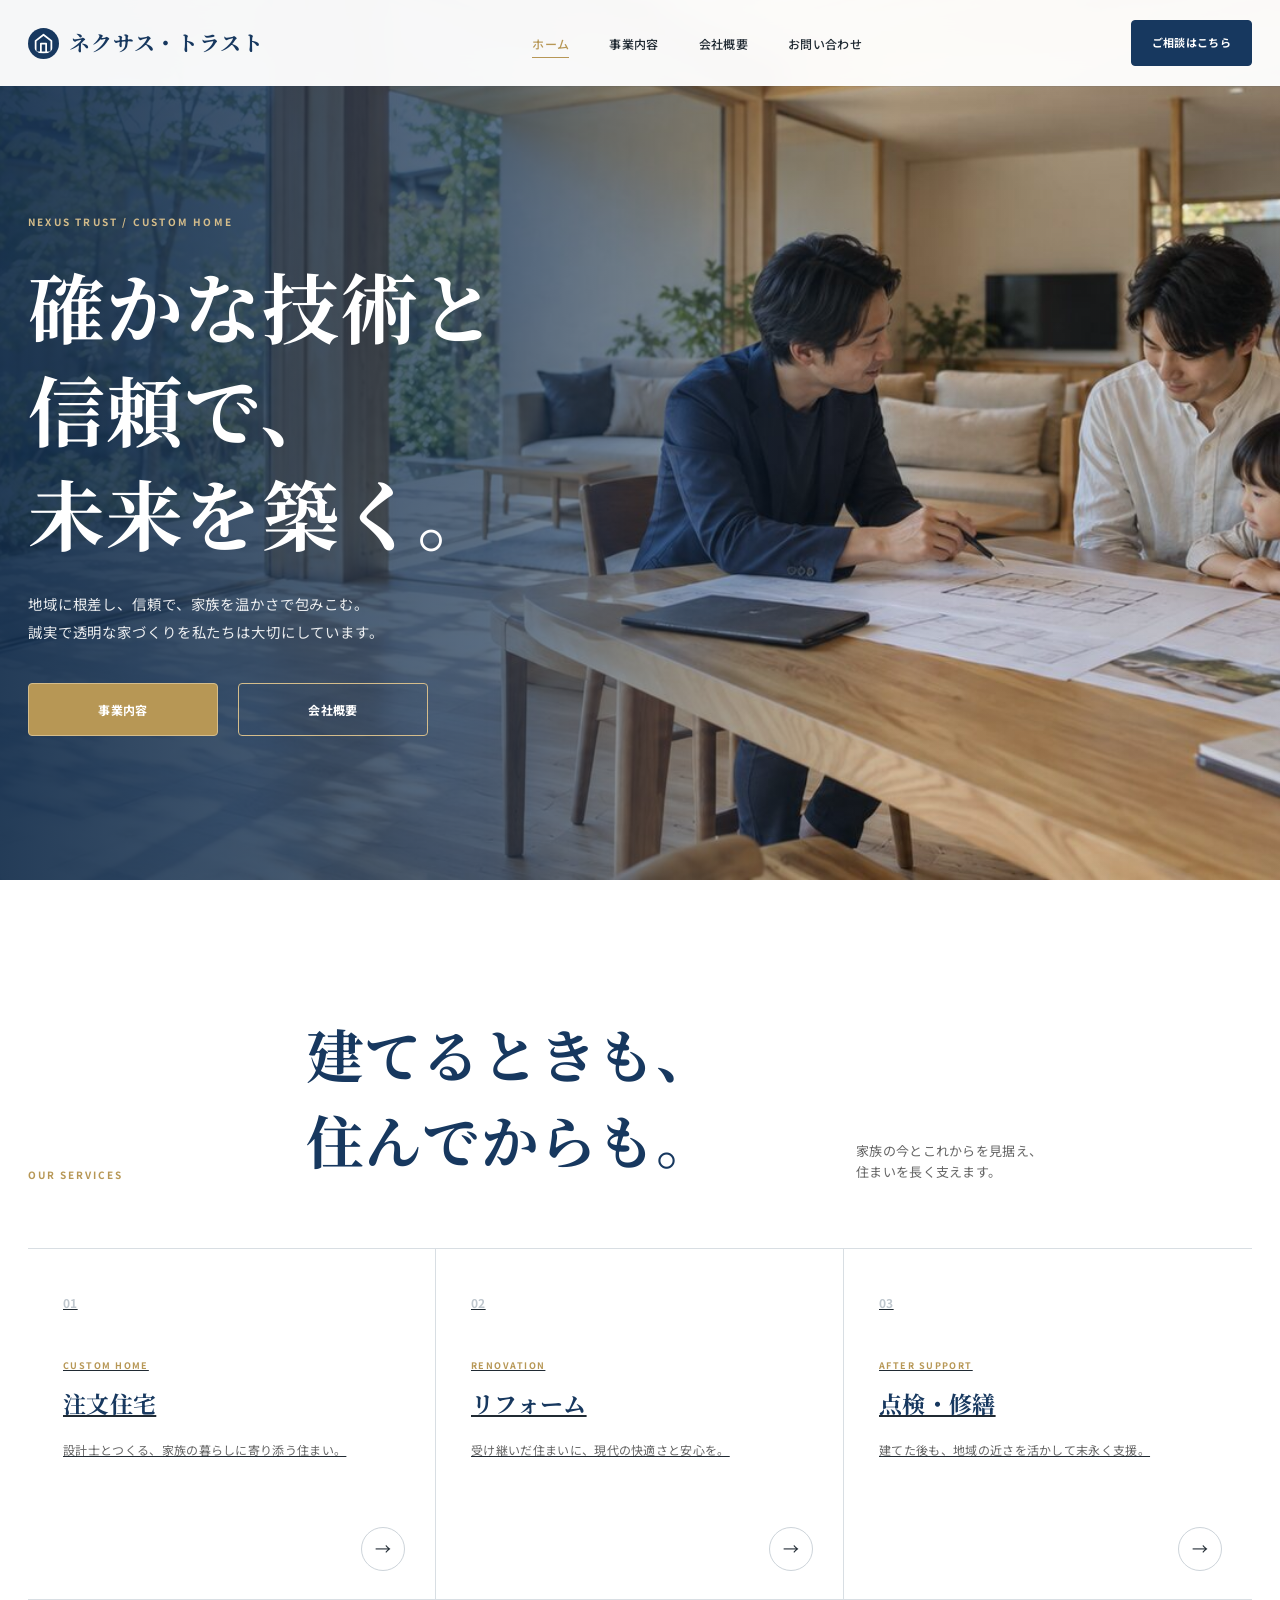
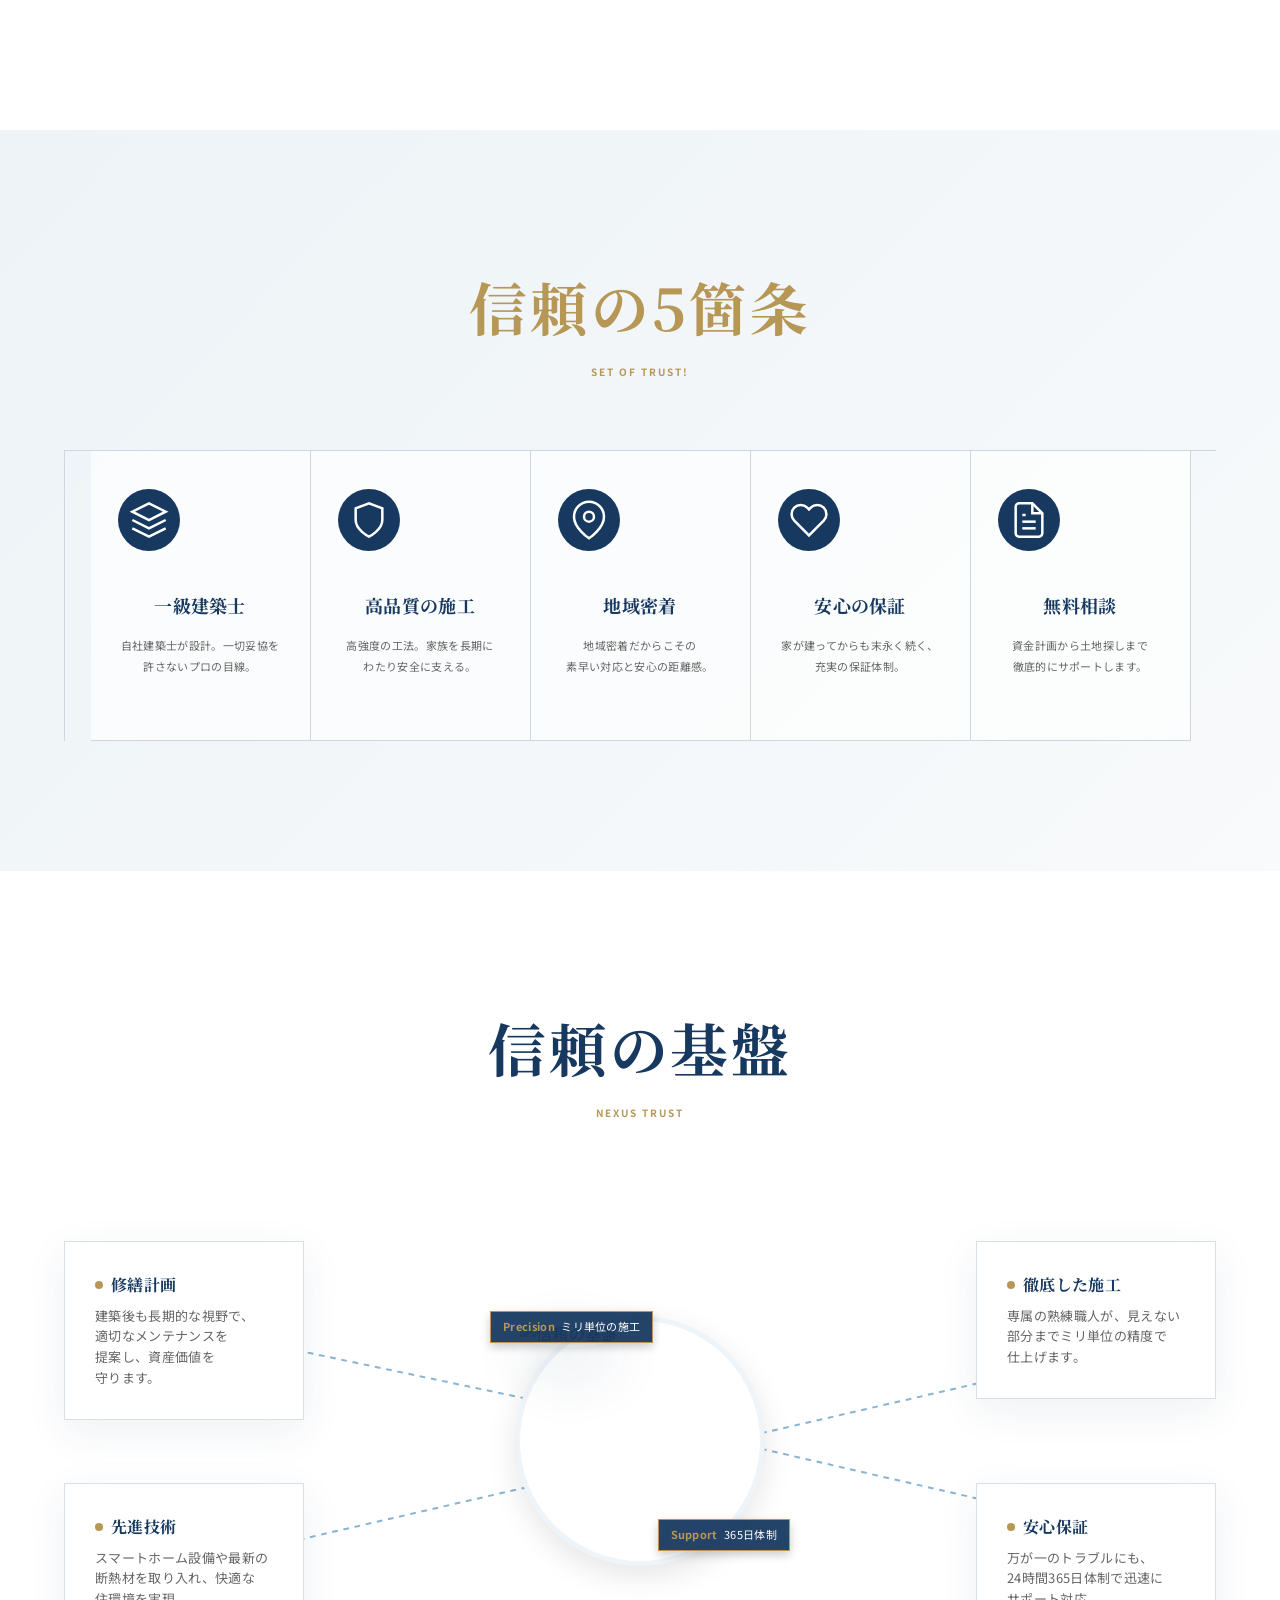
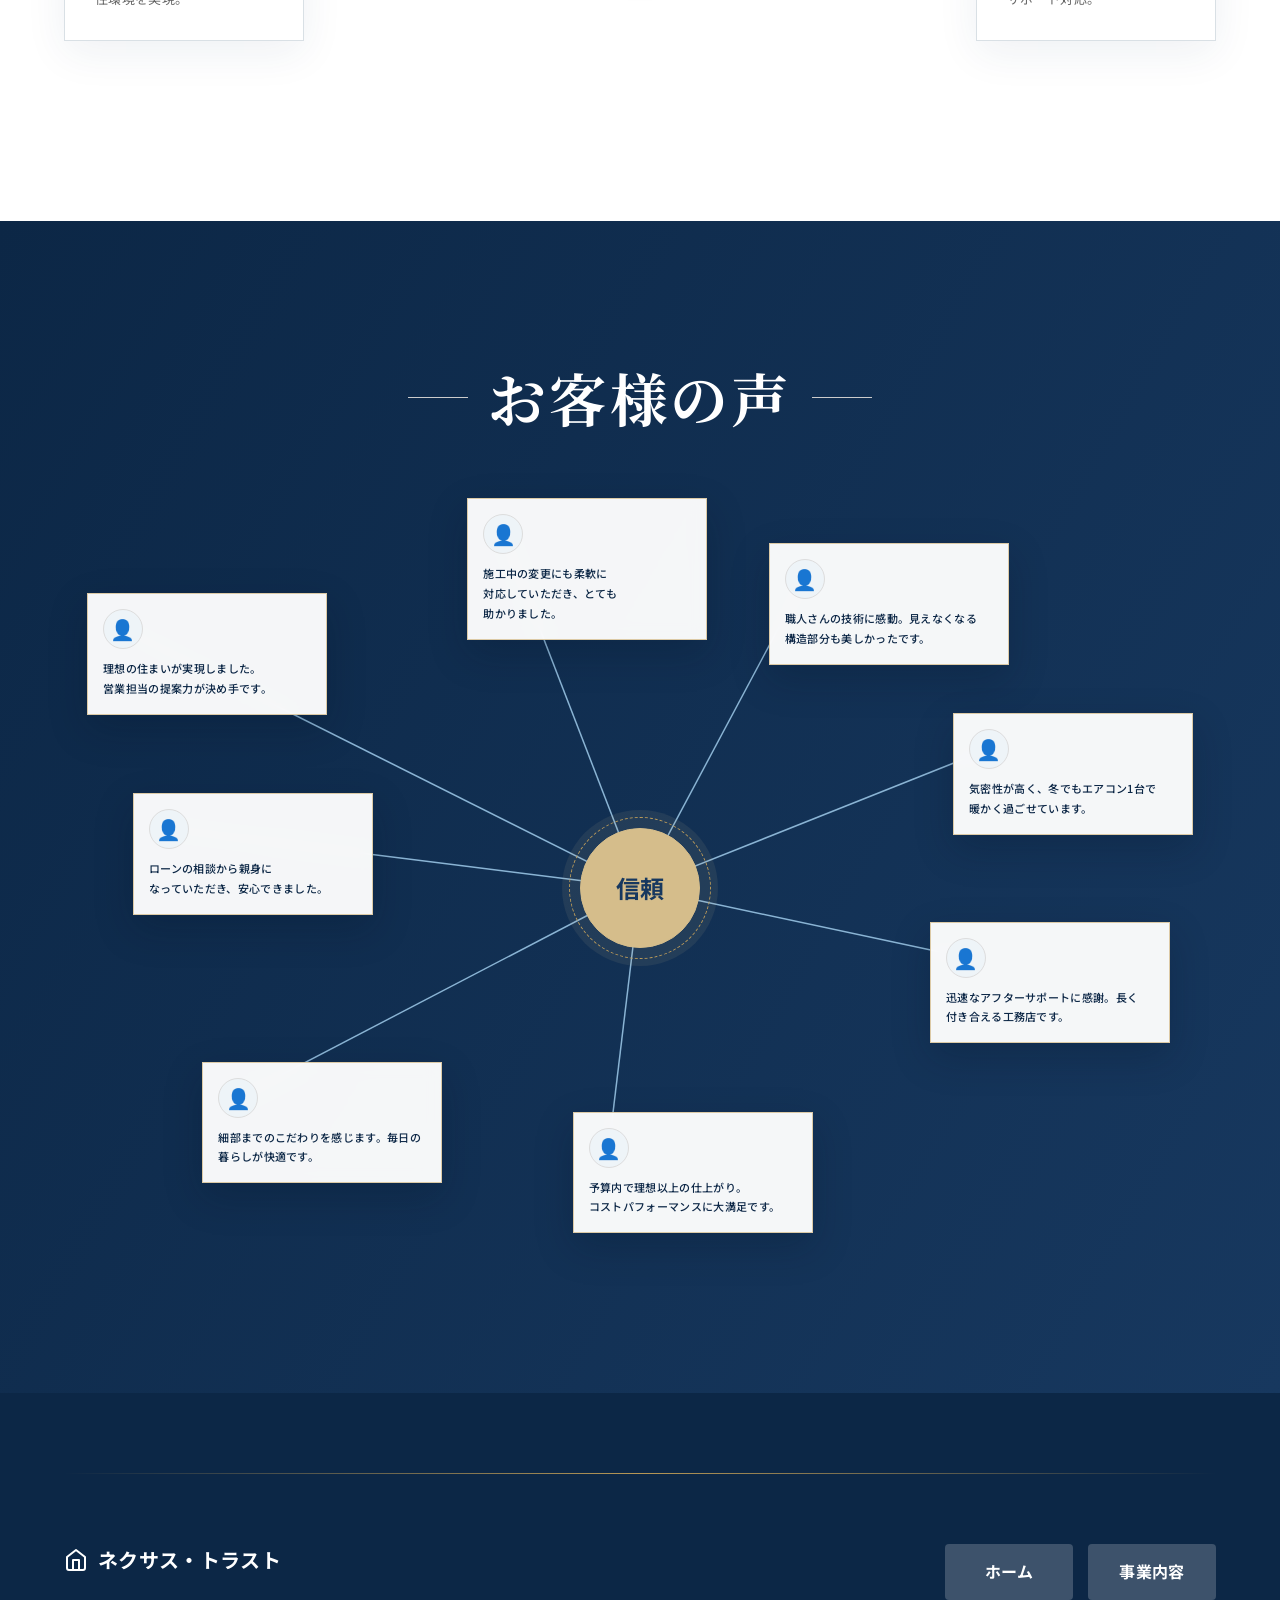
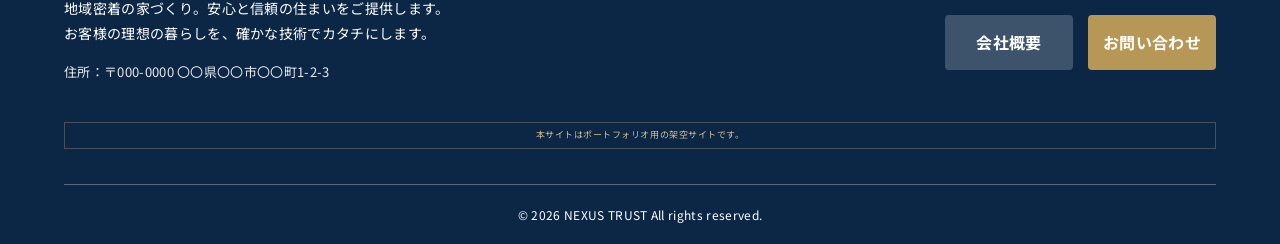
==== index.html @ d1aa977f "Prevent compound terms splitting on mobile" ====
<!DOCTYPE html>
<html lang="ja">
<head>
    <meta charset="UTF-8">
    <meta name="viewport" content="width=device-width, initial-scale=1.0">
    <meta name="description" content="地域に根差す注文住宅・リフォーム会社。確かな技術、透明な説明、長期保証で家族の暮らしを支えます。">
    <title>ネクサス・トラスト | 確かな技術と信頼</title>
    <link rel="icon" href="favicon.svg" type="image/svg+xml">
    <link rel="stylesheet" href="style.css">
    <link href="https://fonts.googleapis.com/css2?family=Noto+Sans+JP:wght@400;500;600;700&family=Noto+Serif+JP:wght@500;600;700&display=swap" rel="stylesheet">
<meta property="og:type" content="website"><meta property="og:title" content="ネクサス・トラスト | 確かな技術と信頼の家づくり"><meta property="og:description" content="確かな技術、透明な説明、長期保証。家族のこれからを支える地域密着の家づくり。"><meta property="og:url" content="https://pan1535ipad.github.io/shinrai-sample/"><meta property="og:image" content="https://pan1535ipad.github.io/shinrai-sample/assets/trust-hero.jpg"><meta name="twitter:card" content="summary_large_image"></head>
<body>

    <header class="header" id="header">
        <div class="header-inner">
            <div class="logo">
                <svg width="24" height="24" viewBox="0 0 24 24" fill="none" stroke="currentColor" stroke-width="2" stroke-linecap="round" stroke-linejoin="round"><path d="M3 9l9-7 9 7v11a2 2 0 0 1-2 2H5a2 2 0 0 1-2-2z"></path><polyline points="9 22 9 12 15 12 15 22"></polyline></svg>
                ネクサス・トラスト
            </div>
            <nav class="nav" id="nav">
                <ul>
                    <li><a href="index.html" class="active">ホーム</a></li>
                    <li><a href="business.html" >事業内容</a></li>
                    <li><a href="about.html" >会社概要</a></li>
                    <li><a href="contact.html" >お問い合わせ</a></li>
                </ul>
            </nav>
            <a href="contact.html" class="btn-contact-header pc-only">ご相談はこちら</a>
            <button class="hamburger" id="hamburger">
                <span></span><span></span><span></span>
            </button>
        </div>
    </header>

    <section class="hero">
        <div class="hero-content js-fade-up">
            <h1>確かな技術と信頼で、<br>未来を築く。</h1>
            <p>地域に根差し、信頼で、家族を温かさで包みこむ。<br>誠実で透明な家づくりを私たちは大切にしています。</p>
            <div class="hero-buttons">
                <a href="business.html" class="btn-gold">事業内容</a>
                <a href="about.html" class="btn-gold">会社概要</a>
            </div>
        </div>
    </section>

    <section class="service-gateway"><div class="gateway-heading js-fade-up"><p>OUR SERVICES</p><h2>建てるときも、<br>住んでからも。</h2><span>家族の今とこれからを見据え、<br>住まいを長く支えます。</span></div><div class="gateway-grid"><a href="business.html" class="gateway-card js-fade-up"><b>01</b><small>CUSTOM HOME</small><h3>注文住宅</h3><p>設計士とつくる、家族の暮らしに寄り添う住まい。</p><i>→</i></a><a href="business.html" class="gateway-card js-fade-up"><b>02</b><small>RENOVATION</small><h3>リフォーム</h3><p>受け継いだ住まいに、現代の快適さと安心を。</p><i>→</i></a><a href="business.html" class="gateway-card js-fade-up"><b>03</b><small>AFTER SUPPORT</small><h3>点検・修繕</h3><p>建てた後も、地域の近さを活かして末永く支援。</p><i>→</i></a></div></section>

    <!-- 信頼の5箇条 -->
    <section class="features">
        <div class="section-title js-fade-up">
            <h2 class="gold-text">信頼の5箇条</h2>
            <p class="subtitle">Set of Trust!</p>
        </div>
        <div class="feature-cards">
            <div class="card js-fade-up" style="transition-delay: 0s;">
                <div class="icon">
                    <svg width="40" height="40" viewBox="0 0 24 24" fill="none" stroke="currentColor" stroke-width="1.5"><path d="M12 2L2 7l10 5 10-5-10-5zM2 17l10 5 10-5M2 12l10 5 10-5"/></svg>
                </div>
                <h3>一級建築士</h3>
                <p><span class="sp-line">自社建築士が設計。</span><span class="sp-line">一切妥協を許さないプロの目線。</span></p>
            </div>
            <div class="card js-fade-up" style="transition-delay: 0.1s;">
                <div class="icon">
                    <svg width="40" height="40" viewBox="0 0 24 24" fill="none" stroke="currentColor" stroke-width="1.5"><path d="M12 22s8-4 8-10V5l-8-3-8 3v7c0 6 8 10 8 10z"/></svg>
                </div>
                <h3>高品質の施工</h3>
                <p>高強度の工法。家族を長期にわたり安全に支える。</p>
            </div>
            <div class="card js-fade-up" style="transition-delay: 0.2s;">
                <div class="icon">
                    <svg width="40" height="40" viewBox="0 0 24 24" fill="none" stroke="currentColor" stroke-width="1.5"><path d="M21 10c0 7-9 13-9 13s-9-6-9-13a9 9 0 0 1 18 0z"/><circle cx="12" cy="10" r="3"/></svg>
                </div>
                <h3>地域密着</h3>
                <p>地域密着だからこその素早い対応と安心の距離感。</p>
            </div>
            <div class="card js-fade-up" style="transition-delay: 0.3s;">
                <div class="icon">
                    <svg width="40" height="40" viewBox="0 0 24 24" fill="none" stroke="currentColor" stroke-width="1.5"><path d="M20.84 4.61a5.5 5.5 0 0 0-7.78 0L12 5.67l-1.06-1.06a5.5 5.5 0 0 0-7.78 7.78l1.06 1.06L12 21.23l7.78-7.78 1.06-1.06a5.5 5.5 0 0 0 0-7.78z"/></svg>
                </div>
                <h3>安心の保証</h3>
                <p>家が建ってからも末永く続く、充実の保証体制。</p>
            </div>
            <div class="card js-fade-up" style="transition-delay: 0.4s;">
                <div class="icon">
                    <svg width="40" height="40" viewBox="0 0 24 24" fill="none" stroke="currentColor" stroke-width="1.5"><path d="M14 2H6a2 2 0 0 0-2 2v16a2 2 0 0 0 2 2h12a2 2 0 0 0 2-2V8z"/><polyline points="14 2 14 8 20 8"/><line x1="16" y1="13" x2="8" y2="13"/><line x1="16" y1="17" x2="8" y2="17"/><polyline points="10 9 9 9 8 9"/></svg>
                </div>
                <h3>無料相談</h3>
                <p>資金計画から土地探しまで徹底的にサポートします。</p>
            </div>
        </div>
    </section>

    <!-- 信頼の基盤 -->
    <section class="nexus-features">
        <div class="section-title js-fade-up">
            <h2>信頼の基盤</h2>
            <p class="subtitle">NEXUS TRUST</p>
        </div>
        <div class="infographic-container">
            <svg class="connecting-lines pc-only-svg" viewBox="0 0 1000 500" preserveAspectRatio="none"></svg>
            <div class="info-box left top js-dynamic-line-source js-fade-up">
                <h4>修繕計画</h4>
                <p><span class="sp-line">建築後も長期的な視野で、</span><span class="sp-line">適切なメンテナンスを提案し、</span><span class="sp-line">資産価値を守ります。</span></p>
            </div>
            <div class="info-box left bottom js-dynamic-line-source js-fade-up">
                <h4>先進技術</h4>
                <p><span class="sp-line">スマートホーム設備や</span><span class="sp-line">最新の断熱材を取り入れ、</span><span class="sp-line">快適な住環境を実現。</span></p>
            </div>
            
            <div class="info-center center-graphic js-dynamic-line-target js-fade-up">
                <img src="https://images.unsplash.com/photo-1503387762-592deb58ef4e?ixlib=rb-4.0.3&auto=format&fit=crop&w=600&q=80" alt="信頼の基盤">
                <div class="center-badge badge-1"><span>Precision</span> ミリ単位の施工</div>
                <div class="center-badge badge-2"><span>Support</span> 365日体制</div>
            </div>
            
            <div class="info-box right top js-dynamic-line-source js-fade-up">
                <h4>徹底した施工</h4>
                <p><span class="sp-line">専属の熟練職人が、</span><span class="sp-line">見えない部分まで</span><span class="sp-line">ミリ単位の精度で仕上げます。</span></p>
            </div>
            <div class="info-box right bottom js-dynamic-line-source js-fade-up">
                <h4>安心保証</h4>
                <p><span class="sp-line">万が一のトラブルにも、</span><span class="sp-line">24時間365日体制で</span><span class="sp-line">迅速にサポート対応。</span></p>
            </div>
        </div>
    </section>

    <!-- お客様の声 -->
    <section class="nexus-voices">
        <div class="section-title js-fade-up">
            <h2 class="line-title">お客様の声</h2>
        </div>
        <div class="network-container">
            <svg class="network-lines pc-only-svg" width="100%" height="100%"></svg>
            
            <div class="network-center">
                <div class="circle">信頼</div>
            </div>
            
            <div class="network-card n-1 js-fade-up"><div class="face-icon">👤</div><p><span class="sp-line">理想の住まいが実現しました。</span><span class="sp-line">営業担当の提案力が決め手です。</span></p></div>
            <div class="network-card n-2 js-fade-up"><div class="face-icon">👤</div><p><span class="sp-line">職人さんの技術に感動。</span><span class="sp-line">見えなくなる構造部分も美しかったです。</span></p></div>
            <div class="network-card n-3 js-fade-up"><div class="face-icon">👤</div><p><span class="sp-line">ローンの相談から親身になっていただき、</span><span class="sp-line">安心できました。</span></p></div>
            <div class="network-card n-4 js-fade-up"><div class="face-icon">👤</div><p>気密性が高く、冬でもエアコン1台で暖かく過ごせています。</p></div>
            <div class="network-card n-5 js-fade-up"><div class="face-icon">👤</div><p><span class="sp-line">細部までのこだわりを感じます。</span><span class="sp-line">毎日の暮らしが快適です。</span></p></div>
            <div class="network-card n-6 js-fade-up"><div class="face-icon">👤</div><p><span class="sp-line">迅速なアフターサポートに感謝。</span><span class="sp-line">長く付き合える工務店です。</span></p></div>
            <div class="network-card n-7 js-fade-up"><div class="face-icon">👤</div><p><span class="sp-line">予算内で理想以上の仕上がり。</span><span class="sp-line">コストパフォーマンスに大満足です。</span></p></div>
            <div class="network-card n-8 js-fade-up"><div class="face-icon">👤</div><p><span class="sp-line">施工中の変更にも柔軟に対応していただき、</span><span class="sp-line">とても助かりました。</span></p></div>
        </div>
    </section>

    <footer class="footer">
        <div class="footer-inner js-fade-up">
            <div class="footer-left">
                <div class="footer-logo">
                    <svg width="24" height="24" viewBox="0 0 24 24" fill="none" stroke="currentColor" stroke-width="2" stroke-linecap="round" stroke-linejoin="round"><path d="M3 9l9-7 9 7v11a2 2 0 0 1-2 2H5a2 2 0 0 1-2-2z"></path><polyline points="9 22 9 12 15 12 15 22"></polyline></svg>
                    ネクサス・トラスト
                </div>
                <p class="footer-desc">
                    地域密着の家づくり。安心と信頼の住まいをご提供します。<br>
                    お客様の理想の暮らしを、確かな技術でカタチにします。
                </p>
                <p class="footer-info">住所：〒000-0000 〇〇県〇〇市〇〇町1-2-3</p>
            </div>
            <div class="footer-right">
                <div class="footer-buttons">
                    <a href="index.html" class="btn-footer">ホーム</a>
                    <a href="business.html" class="btn-footer">事業内容</a>
                    <a href="about.html" class="btn-footer">会社概要</a>
                    <a href="contact.html" class="btn-footer gold">お問い合わせ</a>
                </div>
            </div>
        </div>
        <p class="portfolio-note">本サイトはポートフォリオ用の架空サイトです。</p>
        <div class="footer-bottom">
            <p>&copy; 2026 NEXUS TRUST All rights reserved.</p>
        </div>
    </footer>
<script src="script.js"></script></body></html>
---- style.css ----
/* ===== 基本設定（共通） ===== */
:root {
    --color-navy: #1B365D;       
    --color-light-blue: #EAF2F8; 
    --color-footer-blue: #8AB4D4;
    --color-gold: #C0A062;       
    --color-text: #333333;       
    --color-gray: #666666;       
}
* { margin: 0; padding: 0; box-sizing: border-box; }
body { font-family: 'Noto Sans JP', sans-serif; color: var(--color-text); line-height: 1.6; background-color: #ffffff; overflow-x: hidden; }
body.is-fixed { overflow: hidden; }
img { max-width: 100%; height: auto; }

/* ===== ヘッダー＆フッター ===== */
.header { background-color: #ffffff; border-top: 4px solid var(--color-gold); position: fixed; width: 100%; top: 0; z-index: 100; transition: box-shadow 0.3s; }
.header.is-scrolled { box-shadow: 0 4px 15px rgba(0,0,0,0.08); }
.header-inner { display: flex; justify-content: space-between; align-items: center; max-width: 1200px; margin: 0 auto; padding: 15px 40px; }
.logo { display: flex; align-items: center; gap: 10px; font-size: 24px; font-weight: 700; color: var(--color-navy); z-index: 101; }
.nav ul { list-style: none; display: flex; gap: 35px; align-items: center; }
.nav a { text-decoration: none; color: var(--color-text); font-weight: 500; font-size: 15px; transition: color 0.3s; }
.nav a:hover, .nav a.active { color: var(--color-gold); }
.btn-contact-header { background-color: var(--color-gold); color: #ffffff; padding: 10px 30px; text-decoration: none; font-weight: 700; font-size: 14px; border-radius: 4px; transition: background-color 0.3s; }
.btn-contact-header:hover { background-color: #a88b52; }
.sp-only { display: none; }
.pc-only { display: block; }
.hamburger { display: none; background: none; border: none; cursor: pointer; width: 30px; height: 24px; position: relative; z-index: 101; }
.hamburger span { position: absolute; width: 100%; height: 2px; background-color: var(--color-navy); transition: all 0.3s; left: 0; }
.hamburger span:nth-child(1) { top: 0; }
.hamburger span:nth-child(2) { top: 11px; }
.hamburger span:nth-child(3) { bottom: 0; }
.hamburger.is-active span:nth-child(1) { transform: translateY(11px) rotate(45deg); }
.hamburger.is-active span:nth-child(2) { opacity: 0; }
.hamburger.is-active span:nth-child(3) { transform: translateY(-11px) rotate(-45deg); }

.footer { background-color: var(--color-footer-blue); padding: 60px 5% 20px; color: #ffffff; }
.footer-inner { display: flex; justify-content: space-between; flex-wrap: wrap; gap: 40px; max-width: 1200px; margin: 0 auto 40px; }
.footer-logo { display: flex; align-items: center; gap: 10px; font-size: 28px; font-weight: 700; margin-bottom: 20px; }
.footer-desc { font-size: 14px; margin-bottom: 15px; line-height: 1.8; }
.footer-info { font-size: 13px; opacity: 0.9; }
.footer-buttons { display: grid; grid-template-columns: 1fr 1fr; gap: 15px; max-width: 500px; }
.btn-footer { background-color: rgba(255, 255, 255, 0.2); color: #ffffff; text-align: center; padding: 15px; text-decoration: none; font-weight: 700; border-radius: 4px; transition: background-color 0.3s; }
.btn-footer:hover { background-color: rgba(255, 255, 255, 0.4); }
.btn-footer.gold { background-color: var(--color-gold); }
.btn-footer.gold:hover { background-color: #a88b52; }
.footer-bottom { text-align: center; border-top: 1px solid rgba(255,255,255,0.3); padding-top: 20px; font-size: 12px; }

/* フェードアニメーション（共通） */
.js-fade-up { opacity: 0; transform: translateY(40px); transition: opacity 0.8s ease-out, transform 0.8s ease-out; }
.js-fade-up.is-active { opacity: 1; transform: translateY(0); }
.section-title { text-align: center; margin-bottom: 60px; }
.section-title h2 { font-size: 32px; color: var(--color-navy); margin-bottom: 5px; }
.section-title .gold-text { color: var(--color-gold); }
.section-title .subtitle { color: var(--color-navy); font-size: 16px; font-weight: 700; letter-spacing: 0.1em; }
.line-title { display: flex; align-items: center; justify-content: center; gap: 20px; }
.line-title::before, .line-title::after { content: ""; width: 60px; height: 1px; background-color: #cccccc; }

/* 下層ページ共通ヘッダー */
.page-header { margin-top: 76px; background-color: var(--color-navy); color: #ffffff; text-align: center; padding: 80px 20px; background-image: linear-gradient(rgba(27, 54, 93, 0.9), rgba(27, 54, 93, 0.9)), url('https://images.unsplash.com/photo-1600596542815-ffad4c1539a9?ixlib=rb-4.0.3&auto=format&fit=crop&w=1920&q=80'); background-size: cover; background-position: center; }
.page-header h1 { font-size: 36px; margin-bottom: 10px; letter-spacing: 2px; }
.page-header p { font-size: 16px; color: var(--color-gold); letter-spacing: 3px; font-weight: 700; }
.breadcrumb { max-width: 1200px; margin: 0 auto; padding: 15px 40px; font-size: 13px; color: var(--color-gray); }
.breadcrumb ul { list-style: none; display: flex; gap: 10px; }
.breadcrumb a { color: var(--color-navy); text-decoration: none; }
.breadcrumb a:hover { text-decoration: underline; }

/* ===== トップページ ===== */
.hero { margin-top: 76px; background-image: url('https://images.unsplash.com/photo-1600596542815-ffad4c1539a9?ixlib=rb-4.0.3&auto=format&fit=crop&w=1920&q=80'); background-size: cover; background-position: center; padding: 120px 5%; min-height: 600px; display: flex; align-items: center; }
.hero-content { background-color: rgba(27, 54, 93, 0.9); padding: 50px; color: #ffffff; max-width: 600px; border-radius: 4px; backdrop-filter: blur(4px); }
.hero-content h1 { font-size: 36px; margin-bottom: 25px; line-height: 1.4; }
.hero-content p { margin-bottom: 35px; font-size: 15px; line-height: 1.8; opacity: 0.9; }
.hero-buttons { display: flex; gap: 20px; }
.btn-gold { border: 2px solid var(--color-gold); background-color: var(--color-gold); color: #ffffff; padding: 14px 40px; text-decoration: none; font-weight: 700; border-radius: 4px; transition: all 0.3s; }
.btn-gold:hover { background-color: transparent; color: var(--color-gold); }

.features { background-color: var(--color-light-blue); padding: 90px 5%; }
.feature-cards { display: flex; justify-content: center; gap: 25px; flex-wrap: wrap; max-width: 1200px; margin: 0 auto; }
.card { background-color: #ffffff; border: 1px solid #e0e0e0; border-radius: 8px; padding: 40px 25px; text-align: center; width: 220px; box-shadow: 0 4px 15px rgba(0,0,0,0.03); transition: transform 0.3s, box-shadow 0.3s; }
.card:hover { transform: translateY(-5px); box-shadow: 0 10px 25px rgba(0,0,0,0.08); }
.card .icon { color: var(--color-gold); margin-bottom: 20px; }
.card h3 { font-size: 17px; margin-bottom: 15px; color: var(--color-navy); }
.card p { font-size: 13px; color: var(--color-gray); }

.nexus-features { background-color: #ffffff; padding: 90px 5%; }
.infographic-container { position: relative; max-width: 1000px; height: 500px; margin: 0 auto; }
.connecting-lines { position: absolute; top: 0; left: 0; width: 100%; height: 100%; z-index: 0; pointer-events: none; }

.info-center { position: absolute; top: calc(50% - 125px); left: calc(50% - 125px); width: 250px; height: 250px; border-radius: 50%; overflow: visible; border: 5px solid var(--color-light-blue); box-shadow: 0 10px 30px rgba(0,0,0,0.1); z-index: 2; background: #fff; }
.info-center img { width: 100%; height: 100%; object-fit: cover; border-radius: 50%; }
.center-badge {
    position: absolute; background: rgba(27, 54, 93, 0.9); color: #fff;
    padding: 6px 12px; font-size: 11px; border-radius: 20px;
    box-shadow: 0 4px 10px rgba(0,0,0,0.2); white-space: nowrap; z-index: 4;
    border: 1px solid var(--color-gold);
}
.center-badge span { color: var(--color-gold); font-weight: 700; margin-right: 4px; }
.badge-1 { top: -10px; left: -30px; }
.badge-2 { bottom: 10px; right: -30px; }

.info-box { position: absolute; width: 240px; background: rgba(255, 255, 255, 0.9); padding: 20px; border: 1px solid var(--color-footer-blue); border-radius: 8px; box-shadow: 0 4px 15px rgba(0,0,0,0.05); z-index: 2; }
.info-box h4 { font-size: 16px; color: var(--color-navy); margin-bottom: 8px; display: flex; align-items: center; gap: 8px; }
.info-box h4::before { content: ""; display: inline-block; width: 8px; height: 8px; background-color: var(--color-gold); border-radius: 50%; }
.info-box p { font-size: 13px; color: var(--color-gray); }
.info-box.left { left: 0; }
.info-box.right { right: 0; }
.info-box.top { top: 50px; }
.info-box.bottom { bottom: 50px; }

.nexus-voices { background-color: var(--color-light-blue); padding: 90px 5%; }
.network-container { position: relative; max-width: 1000px; height: 750px; margin: 0 auto; }
.network-lines { position: absolute; top: 0; left: 0; width: 100%; height: 100%; z-index: 0; pointer-events: none; overflow: visible;}
.network-center { position: absolute; top: calc(50% - 60px); left: calc(50% - 60px); z-index: 2; }

.circle { 
    width: 120px; height: 120px; 
    background-color: #ffffff; 
    border: 3px solid var(--color-gold); 
    border-radius: 50%; 
    display: flex; align-items: center; justify-content: center; 
    font-size: 24px; font-weight: 700; color: var(--color-navy); 
    box-shadow: 0 0 20px rgba(192, 160, 98, 0.3);
    line-height: 1; letter-spacing: 0;
    position: relative;
}
.circle::after {
    content: ''; 
    position: absolute; 
    top: -12px; left: -12px; right: -12px; bottom: -12px;
    border: 1px dashed var(--color-gold); 
    border-radius: 50%; 
    z-index: -1; 
    animation: rotateCircle 20s linear infinite;
}
@keyframes rotateCircle { 
    100% { transform: rotate(360deg); } 
}

.network-card { position: absolute; width: 240px; background: #ffffff; padding: 15px; border-radius: 4px; border-left: 4px solid var(--color-navy); box-shadow: 0 4px 10px rgba(0,0,0,0.05); z-index: 2; display: flex; flex-direction: column; gap: 10px; }
.network-card .face-icon { width: 40px; height: 40px; background: var(--color-light-blue); border-radius: 50%; display: flex; align-items: center; justify-content: center; font-size: 20px; border: 1px solid #ddd; z-index: 3; }
.network-card p { font-size: 12px; color: var(--color-text); line-height: 1.6; }
.n-1 { top: 80px; left: 2%; } .n-2 { top: 30px; right: 18%; } .n-3 { top: 280px; left: 6%; } .n-4 { top: 200px; right: 2%; } .n-5 { bottom: 80px; left: 12%; } .n-6 { bottom: 220px; right: 4%; } .n-7 { bottom: 30px; right: 35%; } .n-8 { top: -15px; left: 35%; }

/* ===== 施工事例（Works） ＆ 事業内容 ===== */
.works-section { padding: 40px 5% 100px; }
.works-container { max-width: 1200px; margin: 0 auto; }
.filter-tabs { display: flex; justify-content: center; gap: 15px; margin-bottom: 50px; flex-wrap: wrap; }
.filter-btn { background-color: #ffffff; border: 1px solid #dddddd; color: var(--color-text); padding: 10px 25px; font-size: 15px; cursor: pointer; border-radius: 30px; transition: all 0.3s ease; font-weight: 500; }
.filter-btn:hover { border-color: var(--color-gold); color: var(--color-gold); }
.filter-btn.active { background-color: var(--color-navy); border-color: var(--color-navy); color: #ffffff; }
.works-grid { display: grid; grid-template-columns: repeat(auto-fill, minmax(350px, 1fr)); gap: 30px; }
.work-item { background-color: #ffffff; border-radius: 8px; overflow: hidden; box-shadow: 0 4px 15px rgba(0,0,0,0.05); transition: transform 0.3s ease, box-shadow 0.3s ease; cursor: pointer; }
.work-item:hover { transform: translateY(-10px); box-shadow: 0 15px 30px rgba(0,0,0,0.1); }
.work-item.hide { display: none; }
.work-img-wrapper { position: relative; width: 100%; height: 250px; overflow: hidden; }
.work-img-wrapper img { width: 100%; height: 100%; object-fit: cover; transition: transform 0.5s ease; }
.work-item:hover .work-img-wrapper img { transform: scale(1.1); }
.work-overlay { position: absolute; top: 0; left: 0; width: 100%; height: 100%; background-color: rgba(27, 54, 93, 0.7); display: flex; flex-direction: column; align-items: center; justify-content: center; opacity: 0; transition: opacity 0.3s ease; }
.work-item:hover .work-overlay { opacity: 1; }
.work-category { background-color: var(--color-gold); color: #ffffff; padding: 5px 15px; font-size: 12px; font-weight: 700; border-radius: 20px; margin-bottom: 10px; transform: translateY(20px); transition: transform 0.3s ease; }
.work-view { color: #ffffff; font-size: 14px; font-weight: 700; letter-spacing: 1px; border-bottom: 1px solid #ffffff; padding-bottom: 2px; transform: translateY(20px); transition: transform 0.3s ease 0.1s; }
.work-item:hover .work-category, .work-item:hover .work-view { transform: translateY(0); }
.work-info { padding: 25px 20px; }
.work-info h3 { font-size: 18px; color: var(--color-navy); margin-bottom: 8px; line-height: 1.4; }
.work-info p { font-size: 13px; color: var(--color-gray); }

/* モーダルウィンドウ */
.modal {
    display: none; position: fixed; top: 0; left: 0; width: 100%; height: 100%;
    background-color: rgba(0, 0, 0, 0.7); z-index: 1000;
    align-items: center; justify-content: center; padding: 20px;
}
.modal.is-active { display: flex; }
.modal-content {
    background: #fff; max-width: 700px; width: 100%; border-radius: 8px;
    overflow: hidden; position: relative; box-shadow: 0 10px 30px rgba(0,0,0,0.3);
    animation: modalFadeIn 0.3s ease;
}
@keyframes modalFadeIn {
    from { opacity: 0; transform: translateY(-20px); }
    to { opacity: 1; transform: translateY(0); }
}
.modal-close {
    position: absolute; top: 15px; right: 15px; background: rgba(0,0,0,0.5);
    color: #fff; border: none; width: 35px; height: 35px; border-radius: 50%;
    font-size: 22px; cursor: pointer; display: flex; align-items: center; justify-content: center;
    z-index: 10; transition: background 0.3s;
}
.modal-close:hover { background: var(--color-gold); }
.modal-img { width: 100%; height: 320px; overflow: hidden; }
.modal-img img { width: 100%; height: 100%; object-fit: cover; }
.modal-text { padding: 30px; }
.modal-client { display: inline-block; background: var(--color-light-blue); color: var(--color-navy); padding: 4px 12px; font-size: 12px; font-weight: 700; border-radius: 4px; margin-bottom: 10px; }
.modal-text h2 { font-size: 24px; color: var(--color-navy); margin-bottom: 15px; }
.modal-text p { font-size: 14px; color: var(--color-gray); line-height: 1.8; }

/* ===== 会社概要（About） ===== */
.about-container { max-width: 1000px; margin: 0 auto; padding: 60px 5%; }
.about-message { background-color: #ffffff; }
.message-content { display: flex; gap: 50px; align-items: center; }
.message-text { flex: 1; }
.message-text h2 { font-size: 28px; margin-bottom: 20px; color: var(--color-gold); }
.message-text p { font-size: 15px; color: var(--color-text); line-height: 1.8; margin-bottom: 20px; }
.ceo-name { text-align: right; font-size: 16px; margin-top: 30px; }
.ceo-name strong { font-size: 20px; color: var(--color-navy); margin-left: 10px; }
.message-img { flex: 1; border-radius: 8px; overflow: hidden; box-shadow: 0 10px 30px rgba(0,0,0,0.1); }

.about-timeline { background-color: var(--color-light-blue); }
.timeline { list-style: none; position: relative; padding-left: 30px; border-left: 2px solid var(--color-gold); margin-left: 20px; }
.timeline li { margin-bottom: 40px; position: relative; }
.timeline li::before { content: ""; position: absolute; left: -37px; top: 0; width: 12px; height: 12px; background-color: #fff; border: 2px solid var(--color-gold); border-radius: 50%; }
.timeline-date { font-weight: 700; color: var(--color-gold); margin-bottom: 5px; font-size: 14px; letter-spacing: 1px; }
.timeline-content { background: #fff; padding: 20px; border-radius: 8px; box-shadow: 0 4px 10px rgba(0,0,0,0.03); }
.timeline-content h3 { color: var(--color-navy); font-size: 18px; margin-bottom: 10px; }
.timeline-content p { font-size: 14px; color: var(--color-gray); }

.about-company { background-color: #ffffff; }
.company-table { width: 100%; border-collapse: collapse; background: #fff; border-top: 2px solid var(--color-navy); }
.company-table th, .company-table td { padding: 20px; border-bottom: 1px solid #eee; text-align: left; font-size: 15px; }
.company-table th { width: 25%; background-color: #f9f9f9; font-weight: 700; color: var(--color-navy); }
.company-table td { color: var(--color-text); }

/* ===== 家づくりの流れ・お問い合わせ（Contact） ===== */
.contact-container { max-width: 900px; margin: 0 auto; padding: 60px 5%; }
.flow-section { background-color: var(--color-light-blue); }
.flow-steps { display: flex; flex-direction: column; gap: 20px; }
.flow-step { display: flex; background: #fff; border-radius: 8px; padding: 30px; box-shadow: 0 4px 10px rgba(0,0,0,0.03); align-items: center; gap: 30px; }
.step-num { font-size: 24px; font-weight: 700; color: var(--color-gold); flex-shrink: 0; width: 100px; text-align: center; border-right: 1px solid #eee; padding-right: 30px; }
.step-content h3 { color: var(--color-navy); font-size: 18px; margin-bottom: 10px; }
.step-content p { font-size: 14px; color: var(--color-gray); }

.contact-section { background-color: #ffffff; }
.contact-form-wrapper { background: #fff; padding: 40px; border: 1px solid #ddd; border-radius: 8px; }
.form-lead { text-align: center; margin-bottom: 30px; font-size: 15px; }
.form-group { margin-bottom: 25px; }
.form-group label { display: block; font-weight: 700; color: var(--color-navy); margin-bottom: 10px; font-size: 14px; }
.required { background: #d9534f; color: #fff; font-size: 10px; padding: 2px 6px; border-radius: 3px; margin-left: 10px; vertical-align: middle; }
.form-group input, .form-group select, .form-group textarea { width: 100%; padding: 12px 15px; border: 1px solid #ccc; border-radius: 4px; font-size: 15px; font-family: inherit; transition: border-color 0.3s; }
.form-group input:focus, .form-group select:focus, .form-group textarea:focus { outline: none; border-color: var(--color-gold); box-shadow: 0 0 5px rgba(192, 160, 98, 0.3); }
.form-submit { text-align: center; margin-top: 40px; }
.btn-submit { background-color: var(--color-navy); color: #fff; border: none; padding: 15px 60px; font-size: 16px; font-weight: 700; border-radius: 4px; cursor: pointer; transition: background-color 0.3s; }
.btn-submit:hover { background-color: var(--color-gold); }


/* ===== スマホ対応 ===== */
@media screen and (max-width: 768px) {
    .header-inner { padding: 15px 20px; }
    .pc-only { display: none; }
    .sp-only { display: block; margin-top: 20px; }
    .hamburger { display: block; }
    /* ここを修正：display: flex; を追加 */
    .nav { position: fixed; top: 0; left: 0; width: 100%; height: 100vh; background-color: rgba(255, 255, 255, 0.98); display: flex; flex-direction: column; justify-content: center; align-items: center; opacity: 0; visibility: hidden; transition: all 0.4s ease; z-index: 100; }
    .nav.is-active { opacity: 1; visibility: visible; }
    .nav ul { flex-direction: column; text-align: center; gap: 25px; display: flex;}
    .nav a { font-size: 18px; }
    .hero { padding: 60px 20px; min-height: 500px; margin-top: 64px;}
    .hero-content { padding: 30px 20px; }
    .hero-content h1 { font-size: 26px; }
    .hero-buttons { flex-direction: column; }
    .btn-gold { text-align: center; }
    .footer-buttons { grid-template-columns: 1fr; }
    
    .pc-only-svg { display: none; }
    .infographic-container { height: auto; display: flex; flex-direction: column; align-items: center; gap: 20px; }
    .info-center { position: static; transform: none; width: 200px; height: 200px; }
    .info-box { position: static; width: 100%; }
    .network-container { height: auto; display: flex; flex-direction: column; align-items: center; gap: 20px; }
    .network-center { position: static; transform: none; margin-bottom: 20px; }
    .network-card { position: static; width: 100%; transform: none; }
    
    .page-header { padding: 60px 20px; margin-top: 64px; }
    .breadcrumb { padding: 15px 20px; }
    .filter-tabs { gap: 10px; }
    .filter-btn { padding: 8px 15px; font-size: 13px; }
    .works-grid { grid-template-columns: 1fr; gap: 20px; }
    
    /* 事業案内用のスマホ対応 */
    .service-item, .service-item.reverse { flex-direction: column !important; gap: 20px !important; }
    
    .message-content { flex-direction: column; gap: 30px; }
    .company-table th, .company-table td { display: block; width: 100%; border-bottom: none; }
    .company-table tr { border-bottom: 1px solid #eee; display: block; padding-bottom: 10px; }
    .company-table th { padding-bottom: 5px; }
    .company-table td { padding-top: 0; }
    
    .flow-step { flex-direction: column; align-items: flex-start; gap: 15px; padding: 20px; }
    .step-num { border-right: none; border-bottom: 2px solid var(--color-gold); padding-right: 0; padding-bottom: 10px; width: 100%; text-align: left; }
    .contact-form-wrapper { padding: 20px; }
}


/* =========================================
   ChatGPT refinement layer
   Original Gemini styles are preserved above.
   ========================================= */
:root{--color-navy:#17385f;--color-navy-deep:#0c2746;--color-light-blue:#eef4f8;--color-footer-blue:#749fc0;--color-gold:#b79755;--color-gold-light:#d5bd8b;--color-text:#202a33;--shadow:0 24px 65px rgba(23,56,95,.13)}
body{font-family:"Noto Sans JP",sans-serif;letter-spacing:.02em}h1,h2,h3,.logo{font-family:"Noto Serif JP",serif}body:before{content:"";position:fixed;z-index:1000;left:0;top:0;width:var(--progress,0);height:3px;background:var(--color-gold)}
.header{border-top:0;height:86px;background:rgba(255,255,255,.96);backdrop-filter:blur(14px);box-shadow:0 1px 0 rgba(23,56,95,.08)}.header.is-scrolled{height:72px;box-shadow:0 12px 35px rgba(23,56,95,.11)}.header-inner{height:100%;max-width:1280px;padding:0 28px}.logo{color:var(--color-navy);font-size:21px;letter-spacing:.04em}.logo svg{width:31px;height:31px;padding:5px;color:#fff;background:var(--color-navy);border-radius:50%}.nav ul{gap:8px}.nav a{position:relative;padding:13px 16px;font-size:12px}.nav a:not(.active):after,.nav a.active:after{content:"";position:absolute;left:16px;right:16px;bottom:7px;height:1px;background:var(--color-gold);transform:scaleX(0);transition:.3s}.nav a:hover:after,.nav a.active:after{transform:scaleX(1)}.btn-contact-header{padding:13px 20px!important;color:#fff!important;background:var(--color-navy)!important;border:1px solid var(--color-navy);font-size:11px!important;transition:.3s}.btn-contact-header:hover{color:var(--color-navy)!important;background:#fff!important}
.hero{min-height:720px;height:calc(100svh - 20px);margin-top:0!important;padding:150px max(28px,calc((100% - 1280px)/2)) 80px!important;background-image:url("assets/trust-hero.jpg")!important;background-size:cover!important;background-position:center!important;position:relative;display:flex;align-items:center}.hero:before{content:"";position:absolute;inset:0;background:linear-gradient(90deg,rgba(12,39,70,.9) 0,rgba(12,39,70,.68) 38%,rgba(12,39,70,.08) 70%)}.hero-content{position:relative;z-index:1;max-width:650px;padding:0!important;background:none!important;backdrop-filter:none!important}.hero-content:before{content:"NEXUS TRUST / CUSTOM HOME";display:block;margin-bottom:24px;color:var(--color-gold-light);font-size:10px;font-weight:700;letter-spacing:.22em}.hero-content h1{font-size:clamp(3.2rem,6vw,5.7rem)!important;line-height:1.35!important;letter-spacing:.015em}.hero-content p{max-width:530px;font-size:.9rem!important;line-height:2!important;letter-spacing:.06em}.hero-buttons{margin-top:36px}.btn-gold{min-width:190px;padding:16px 22px!important;border:1px solid var(--color-gold-light)!important;background:var(--color-gold)!important;text-align:center;font-size:12px;transition:.3s}.btn-gold:nth-child(2){background:transparent!important}.btn-gold:hover{transform:translateY(-4px);box-shadow:0 12px 30px rgba(0,0,0,.18)}
.service-gateway{padding:130px max(28px,calc((100% - 1280px)/2));background:#fff}.gateway-heading{display:grid;grid-template-columns:.45fr 1fr .8fr;gap:55px;align-items:end;margin-bottom:65px}.gateway-heading>p{margin:0;color:var(--color-gold);font-size:10px;font-weight:700;letter-spacing:.2em}.gateway-heading h2{margin:0;color:var(--color-navy);font-size:clamp(2.5rem,4.5vw,4.2rem);line-height:1.5}.gateway-heading>span{color:var(--color-gray);font-size:13px}.gateway-grid{display:grid;grid-template-columns:repeat(3,1fr);border-top:1px solid #d8dee3;border-bottom:1px solid #d8dee3}.gateway-card{position:relative;min-height:350px;padding:40px 35px;border-right:1px solid #d8dee3;color:var(--color-text);transition:.4s}.gateway-card:last-child{border:0}.gateway-card>b{color:#bfc7ce;font-size:12px}.gateway-card small{display:block;margin-top:45px;color:var(--color-gold);font-size:9px;font-weight:700;letter-spacing:.16em}.gateway-card h3{margin:12px 0 17px;color:var(--color-navy);font-size:23px}.gateway-card p{color:var(--color-gray);font-size:12px}.gateway-card i{position:absolute;right:30px;bottom:28px;width:44px;height:44px;display:grid;place-items:center;border:1px solid #cdd4da;border-radius:50%;font-style:normal}.gateway-card:hover{color:#fff;background:var(--color-navy);transform:translateY(-8px);box-shadow:var(--shadow)}.gateway-card:hover h3,.gateway-card:hover p,.gateway-card:hover small{color:#fff}.gateway-card:hover i{color:var(--color-navy);background:var(--color-gold-light);border-color:var(--color-gold-light)}
.features{padding:130px 5%!important;background:linear-gradient(135deg,#edf3f7,#f8fafb)}.section-title{margin-bottom:70px!important}.section-title h2{font-size:clamp(2.3rem,4.5vw,4rem)!important;letter-spacing:.05em}.section-title .subtitle{margin-top:12px!important;color:var(--color-gold)!important;font-size:10px!important;font-weight:700;letter-spacing:.2em;text-transform:uppercase}.feature-cards{max-width:1280px!important;gap:0!important;border-top:1px solid #ccd7df;border-left:1px solid #ccd7df}.card{min-height:290px;padding:38px 27px!important;border:0!important;border-right:1px solid #ccd7df!important;border-bottom:1px solid #ccd7df!important;border-radius:0!important;box-shadow:none!important;background:rgba(255,255,255,.7)!important;transition:.35s!important}.card .icon{width:62px;height:62px;display:grid;place-items:center;border-radius:50%;color:#fff;background:var(--color-navy)}.card h3{margin-top:40px!important;color:var(--color-navy);font-size:18px!important}.card p{font-size:11px!important;line-height:1.9!important}.card:hover{transform:translateY(-7px)!important;background:#fff!important;box-shadow:var(--shadow)!important}.nexus-features{padding:130px 5%!important;background:#fff}.infographic-container{max-width:1180px!important}.info-box{padding:30px!important;border:1px solid #d9e0e5!important;border-radius:0!important;background:#fff!important;box-shadow:0 12px 40px rgba(23,56,95,.07)!important}.info-box h4{font-family:"Noto Serif JP";color:var(--color-navy)!important}.info-center img{filter:saturate(.75);box-shadow:0 22px 60px rgba(23,56,95,.16)}.center-badge{border-radius:0!important;background:rgba(23,56,95,.94)!important}.nexus-voices{padding:130px 5%!important;background:linear-gradient(120deg,var(--color-navy-deep),var(--color-navy))!important}.nexus-voices .section-title h2{color:#fff!important}.network-container{max-width:1180px!important}.network-center .circle{border:1px solid var(--color-gold-light)!important;color:var(--color-navy)!important;background:var(--color-gold-light)!important;box-shadow:0 0 0 18px rgba(213,189,139,.09)!important}.network-card{border:1px solid rgba(255,255,255,.14)!important;border-radius:0!important;color:#fff!important;background:rgba(255,255,255,.08)!important;backdrop-filter:blur(8px)}.network-card p{font-size:11px!important}.face-icon{filter:grayscale(1);opacity:.8}
.page-header{background-image:linear-gradient(90deg,rgba(12,39,70,.92),rgba(12,39,70,.4)),url("assets/trust-hero.jpg")!important;background-position:center!important;background-size:cover!important}.business-intro,.about-message,.about-company,.contact-section{padding-top:120px!important;padding-bottom:120px!important}.service-item{border-radius:0!important;overflow:hidden;box-shadow:var(--shadow)!important}.service-item img{border-radius:0!important;transition:transform .7s}.service-item:hover img{transform:scale(1.04)}.works-card{border-radius:0!important;overflow:hidden;box-shadow:none!important}.works-card:hover{box-shadow:var(--shadow)!important}.about-message img{border-radius:0!important;box-shadow:var(--shadow)!important}.timeline-content{border-radius:0!important;box-shadow:0 10px 35px rgba(23,56,95,.08)!important}.company-table{border-radius:0!important;overflow:hidden;box-shadow:var(--shadow)!important}.contact-form{border-radius:0!important;box-shadow:var(--shadow)!important}.form-group input,.form-group select,.form-group textarea{border:0!important;border-bottom:1px solid #bdc9d2!important;border-radius:0!important;background:#f8fafb!important}.form-group input:focus,.form-group select:focus,.form-group textarea:focus{border-color:var(--color-gold)!important;box-shadow:0 3px 0 rgba(183,151,85,.15)!important}
.footer{padding-top:80px!important;background:var(--color-navy-deep)!important}.footer:before{content:"";display:block;height:1px;margin-bottom:70px;background:linear-gradient(90deg,transparent,var(--color-gold),transparent)}.footer-logo{font-size:20px}.portfolio-note{max-width:1200px;margin:28px auto 0;padding:5px 12px;border:1px solid rgba(213,189,139,.28);color:var(--color-gold-light);font-size:9px;text-align:center;letter-spacing:.06em}.footer-bottom{margin-top:35px!important}
.js-fade-up{transform:translateY(30px)}
@media(max-width:900px){.header{height:72px}.header-inner{padding:0 20px}.nav{top:72px!important;background:#fff!important}.hero{min-height:700px;height:100svh;padding:120px 24px 70px!important;background-position:61% center!important}.hero:before{background:linear-gradient(90deg,rgba(12,39,70,.9),rgba(12,39,70,.42))}.hero-content{max-width:580px}.hero-content h1{font-size:clamp(2.8rem,10vw,4.7rem)!important}.service-gateway{padding:90px 25px}.gateway-heading{grid-template-columns:1fr;gap:18px}.gateway-grid{grid-template-columns:1fr}.gateway-card{min-height:auto;padding:30px 25px 75px;border-right:0;border-bottom:1px solid #d8dee3}.gateway-card small{margin-top:22px}.feature-cards{grid-template-columns:repeat(2,1fr)!important}.nexus-voices{padding-bottom:90px!important}.network-container{height:auto!important;display:grid!important;grid-template-columns:1fr 1fr!important;gap:12px!important}.network-center,.network-lines{display:none!important}.network-card{position:static!important;width:auto!important;transform:none!important;padding:25px!important}.page-header{background-position:64% center!important}}
@media(max-width:560px){.hero{background-position:66% center!important}.hero-content h1{font-size:2.65rem!important}.hero-content p br{display:none}.hero-buttons{flex-direction:column}.btn-gold{width:100%}.gateway-heading h2{font-size:2.45rem}.feature-cards{grid-template-columns:1fr!important}.card{min-height:auto}.network-container{grid-template-columns:1fr!important}.nexus-features{padding-left:20px!important;padding-right:20px!important}.info-box{position:static!important;width:auto!important;margin-bottom:12px!important}.infographic-container{height:auto!important;display:flex!important;flex-direction:column}.info-center{position:static!important;transform:none!important;order:-1;margin-bottom:22px}.info-center img{width:100%!important}.center-badge{display:none!important}.pc-only-svg{display:none!important}.business-intro,.about-message,.about-company,.contact-section{padding:80px 20px!important}.page-header{min-height:330px!important}.contact-form{padding:30px 18px!important}}
@media(prefers-reduced-motion:reduce){.js-fade-up{opacity:1!important;transform:none!important;transition:none!important}}


/* Shared finishing details */
.js-fade-up.is-visible,.js-fade-up.active{opacity:1;transform:none}
.trust-404{min-height:100vh;padding:140px 25px 80px;display:grid;place-items:center;text-align:center;color:#fff;background:linear-gradient(90deg,rgba(12,39,70,.92),rgba(12,39,70,.4)),url("assets/trust-hero.jpg") 62% center/cover}
.trust-404>div{max-width:760px}.trust-404 small{color:var(--color-gold-light);font-size:10px;font-weight:700;letter-spacing:.22em}.trust-404 strong{display:block;color:rgba(255,255,255,.13);font-family:"Noto Serif JP";font-size:clamp(9rem,26vw,18rem);line-height:.85}.trust-404 h1{margin:25px 0;font-size:clamp(2rem,4vw,3.5rem);line-height:1.55}.trust-404 p{color:rgba(255,255,255,.72);font-size:12px}.trust-404 a{display:inline-block;margin-top:30px;padding:16px 28px;color:var(--color-navy-deep);background:var(--color-gold-light);font-size:12px;font-weight:700}
@media(max-width:560px){.trust-404{background-position:68% center}.trust-404 strong{font-size:9rem}}


/* Improve customer voice card contrast */
.nexus-voices .network-card {
  color: var(--color-navy-deep) !important;
  background: rgba(255,255,255,.96) !important;
  border: 1px solid rgba(213,189,139,.75) !important;
  box-shadow: 0 14px 36px rgba(4,20,38,.22) !important;
}

.nexus-voices .network-card p {
  color: var(--color-navy-deep) !important;
  font-weight: 500;
  line-height: 1.8 !important;
}

.nexus-voices .network-card .face-icon {
  color: var(--color-navy) !important;
  background: var(--color-light-blue) !important;
  opacity: 1;
  filter: none;
}

.nexus-voices .network-card:hover {
  transform: translateY(-5px) !important;
  border-color: var(--color-gold-light) !important;
  box-shadow: 0 20px 45px rgba(4,20,38,.3) !important;
}

@media (max-width: 900px) {
  .nexus-voices .network-card {
    min-height: 135px;
  }
}


/* Japanese responsive typography */
h1,h2,h3{text-wrap:balance;line-break:strict}p,li,dt,dd,figcaption{text-wrap:pretty;line-break:strict}@supports (word-break:auto-phrase){h1,h2,h3,p,li,dt,dd,figcaption{word-break:auto-phrase}}.sp-line{display:inline}@media(max-width:768px){.sp-line{display:block}}
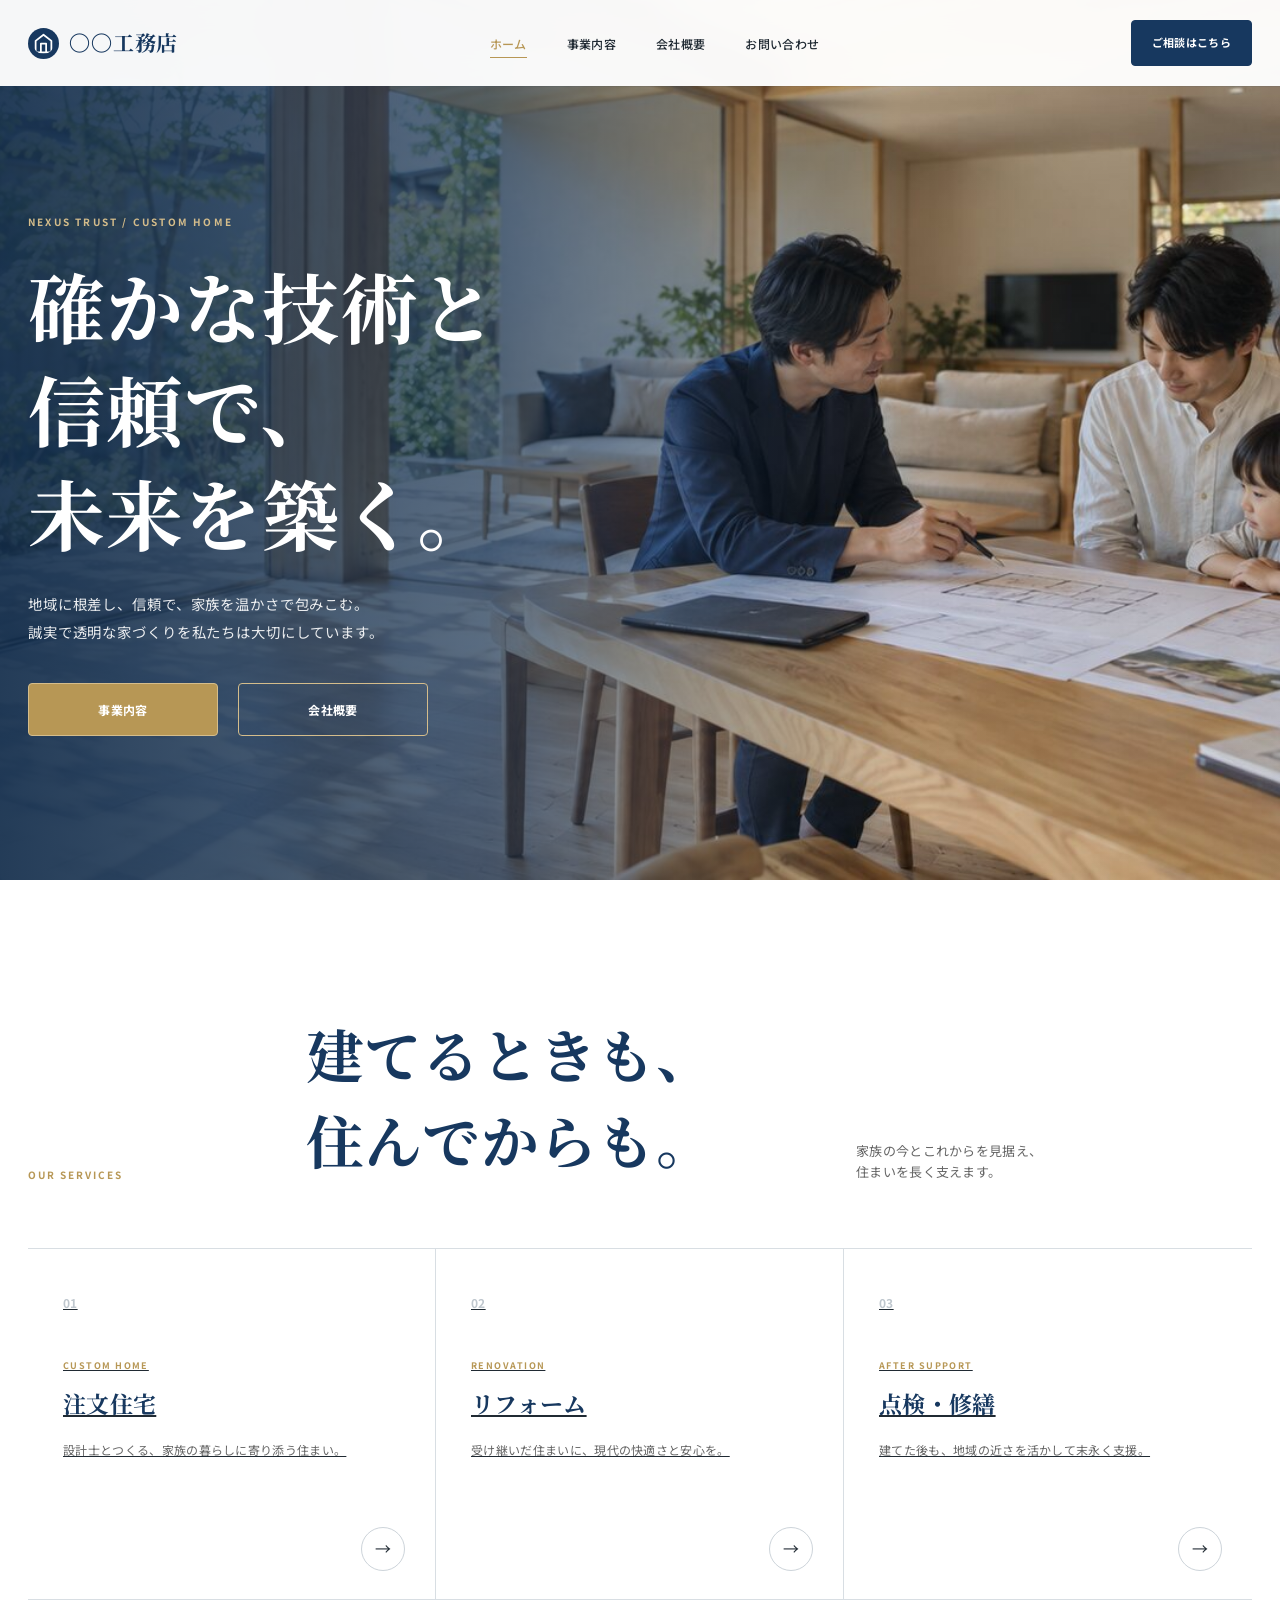
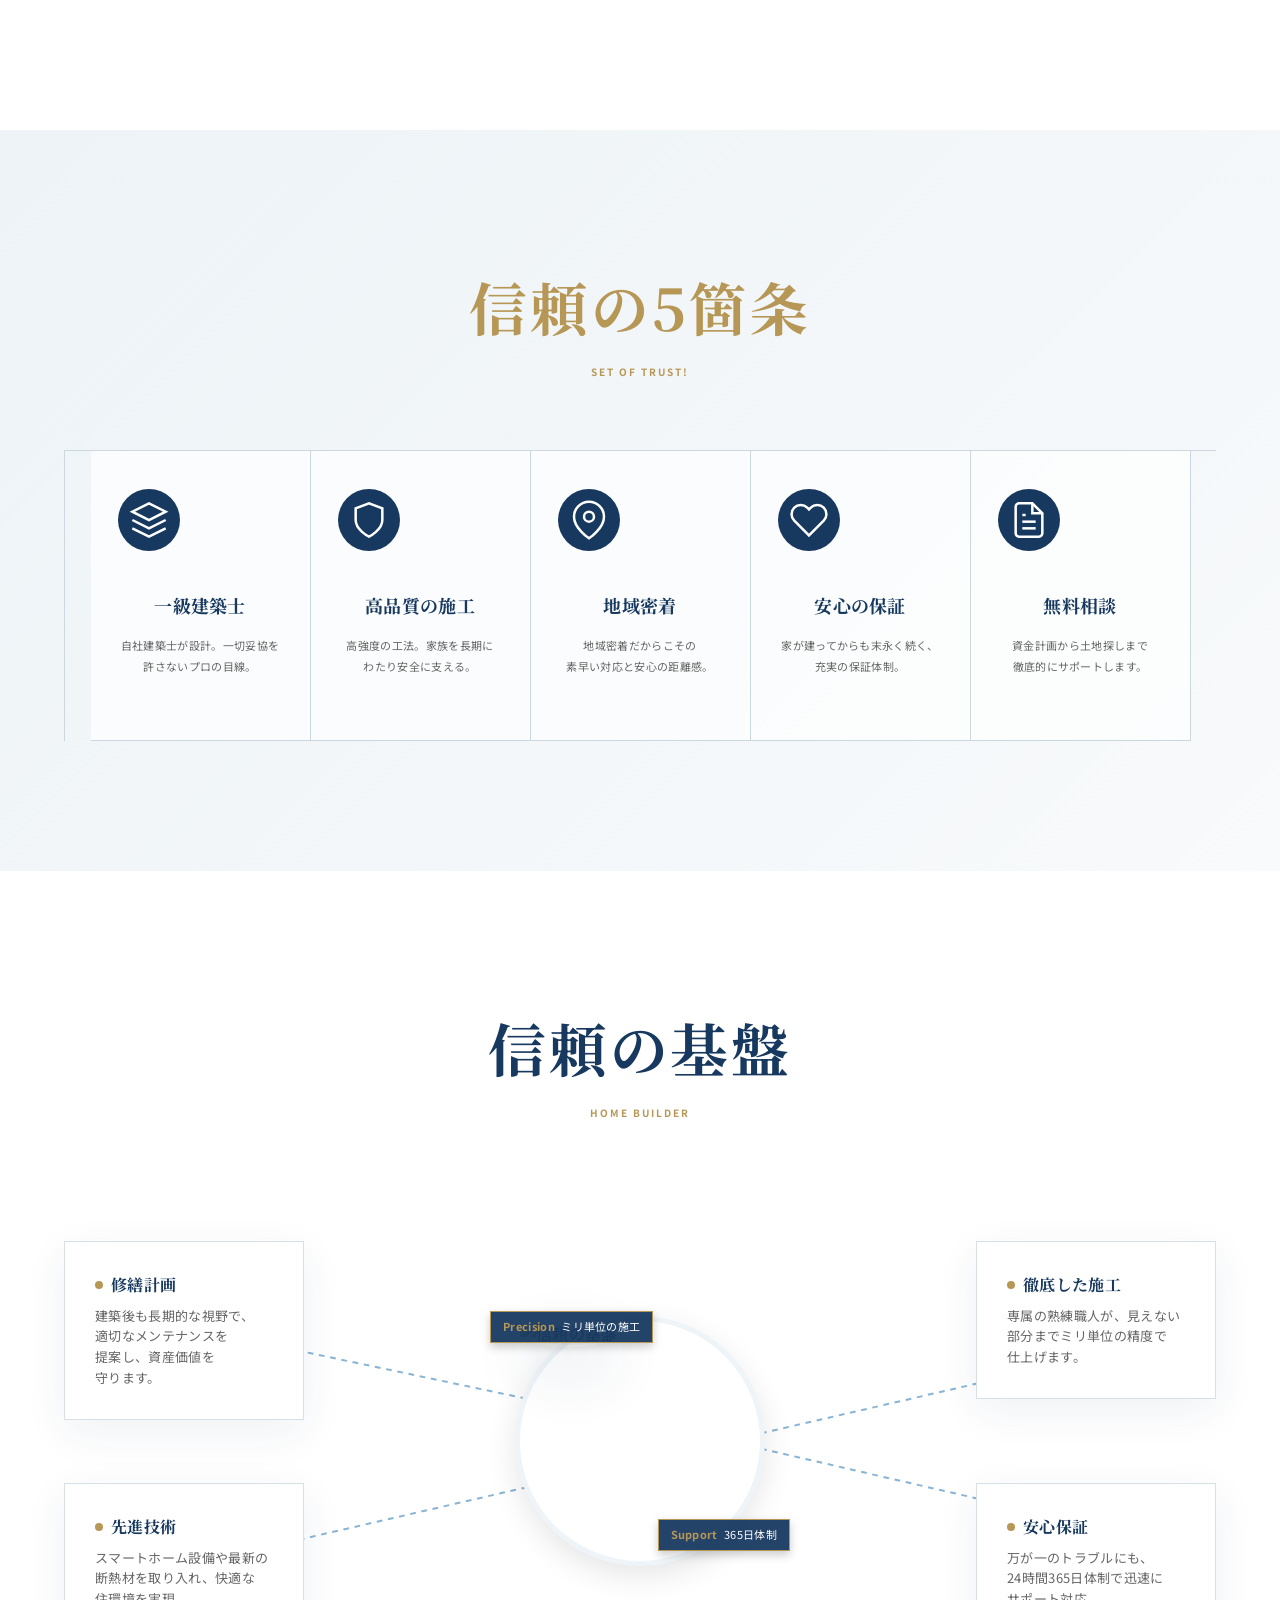
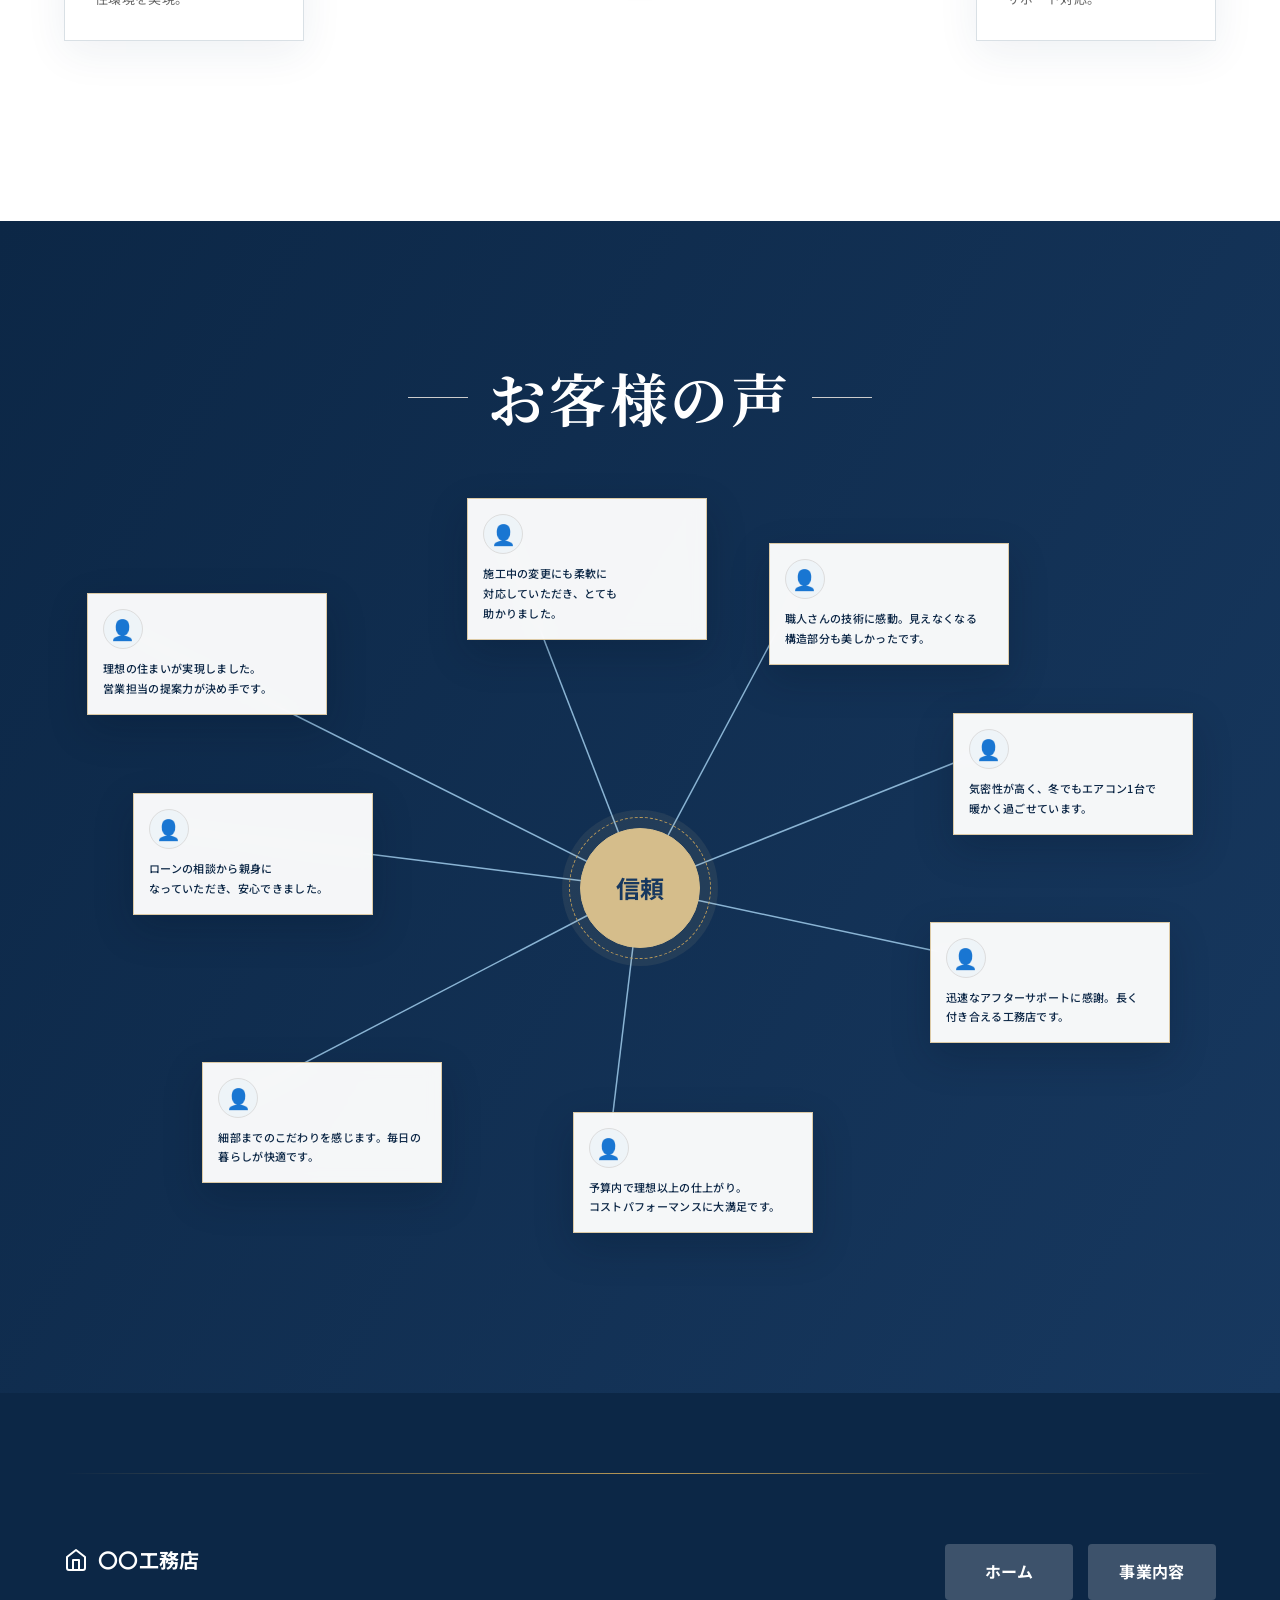
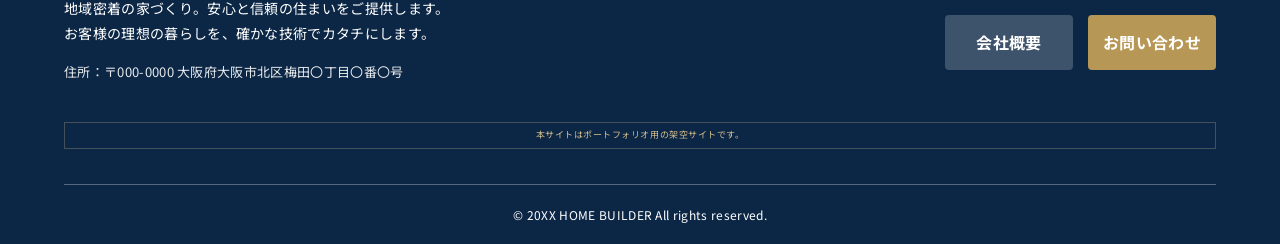
==== commit bbdb4884: "Replace fictional identity with sample placeholders" ====
--- a/index.html
+++ b/index.html
@@ -4,18 +4,18 @@
     <meta charset="UTF-8">
     <meta name="viewport" content="width=device-width, initial-scale=1.0">
     <meta name="description" content="地域に根差す注文住宅・リフォーム会社。確かな技術、透明な説明、長期保証で家族の暮らしを支えます。">
-    <title>ネクサス・トラスト | 確かな技術と信頼</title>
-    <link rel="icon" href="favicon.svg" type="image/svg+xml">
+    <title>〇〇工務店 | 確かな技術と信頼</title>
+    <link rel="icon" href="favicon-home.svg" type="image/svg+xml">
     <link rel="stylesheet" href="style.css">
     <link href="https://fonts.googleapis.com/css2?family=Noto+Sans+JP:wght@400;500;600;700&family=Noto+Serif+JP:wght@500;600;700&display=swap" rel="stylesheet">
-<meta property="og:type" content="website"><meta property="og:title" content="ネクサス・トラスト | 確かな技術と信頼の家づくり"><meta property="og:description" content="確かな技術、透明な説明、長期保証。家族のこれからを支える地域密着の家づくり。"><meta property="og:url" content="https://pan1535ipad.github.io/shinrai-sample/"><meta property="og:image" content="https://pan1535ipad.github.io/shinrai-sample/assets/trust-hero.jpg"><meta name="twitter:card" content="summary_large_image"></head>
+<meta property="og:type" content="website"><meta property="og:title" content="〇〇工務店 | 確かな技術と信頼の家づくり"><meta property="og:description" content="確かな技術、透明な説明、長期保証。家族のこれからを支える地域密着の家づくり。"><meta property="og:url" content="https://pan1535ipad.github.io/shinrai-sample/"><meta property="og:image" content="https://pan1535ipad.github.io/shinrai-sample/assets/trust-hero.jpg"><meta name="twitter:card" content="summary_large_image"></head>
 <body>
 
     <header class="header" id="header">
         <div class="header-inner">
             <div class="logo">
                 <svg width="24" height="24" viewBox="0 0 24 24" fill="none" stroke="currentColor" stroke-width="2" stroke-linecap="round" stroke-linejoin="round"><path d="M3 9l9-7 9 7v11a2 2 0 0 1-2 2H5a2 2 0 0 1-2-2z"></path><polyline points="9 22 9 12 15 12 15 22"></polyline></svg>
-                ネクサス・トラスト
+                〇〇工務店
             </div>
             <nav class="nav" id="nav">
                 <ul>
@@ -94,7 +94,7 @@
     <section class="nexus-features">
         <div class="section-title js-fade-up">
             <h2>信頼の基盤</h2>
-            <p class="subtitle">NEXUS TRUST</p>
+            <p class="subtitle">HOME BUILDER</p>
         </div>
         <div class="infographic-container">
             <svg class="connecting-lines pc-only-svg" viewBox="0 0 1000 500" preserveAspectRatio="none"></svg>
@@ -152,13 +152,13 @@
             <div class="footer-left">
                 <div class="footer-logo">
                     <svg width="24" height="24" viewBox="0 0 24 24" fill="none" stroke="currentColor" stroke-width="2" stroke-linecap="round" stroke-linejoin="round"><path d="M3 9l9-7 9 7v11a2 2 0 0 1-2 2H5a2 2 0 0 1-2-2z"></path><polyline points="9 22 9 12 15 12 15 22"></polyline></svg>
-                    ネクサス・トラスト
+                    〇〇工務店
                 </div>
                 <p class="footer-desc">
                     地域密着の家づくり。安心と信頼の住まいをご提供します。<br>
                     お客様の理想の暮らしを、確かな技術でカタチにします。
                 </p>
-                <p class="footer-info">住所：〒000-0000 〇〇県〇〇市〇〇町1-2-3</p>
+                <p class="footer-info">住所：〒000-0000 大阪府大阪市北区梅田〇丁目〇番〇号</p>
             </div>
             <div class="footer-right">
                 <div class="footer-buttons">
@@ -171,7 +171,7 @@
         </div>
         <p class="portfolio-note">本サイトはポートフォリオ用の架空サイトです。</p>
         <div class="footer-bottom">
-            <p>&copy; 2026 NEXUS TRUST All rights reserved.</p>
+            <p>&copy; 20XX HOME BUILDER All rights reserved.</p>
         </div>
     </footer>
 <script src="script.js"></script></body></html>
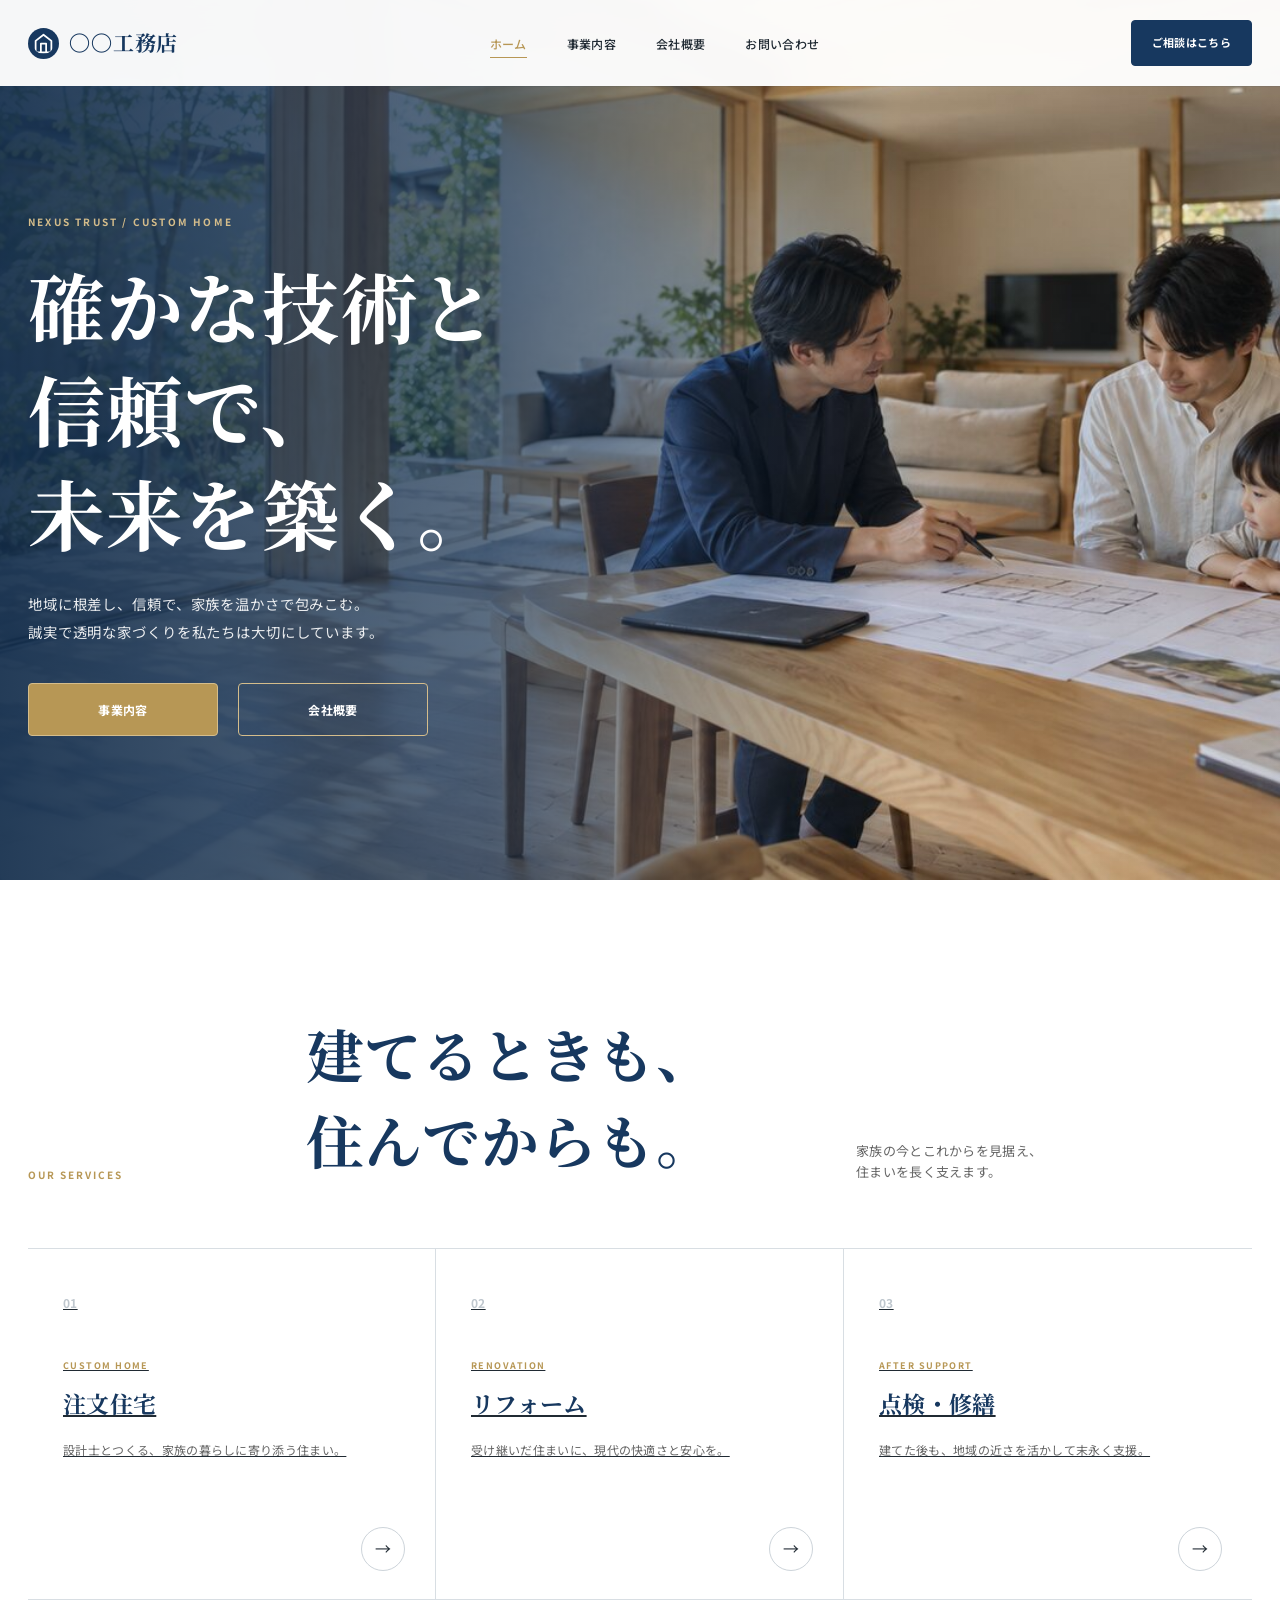
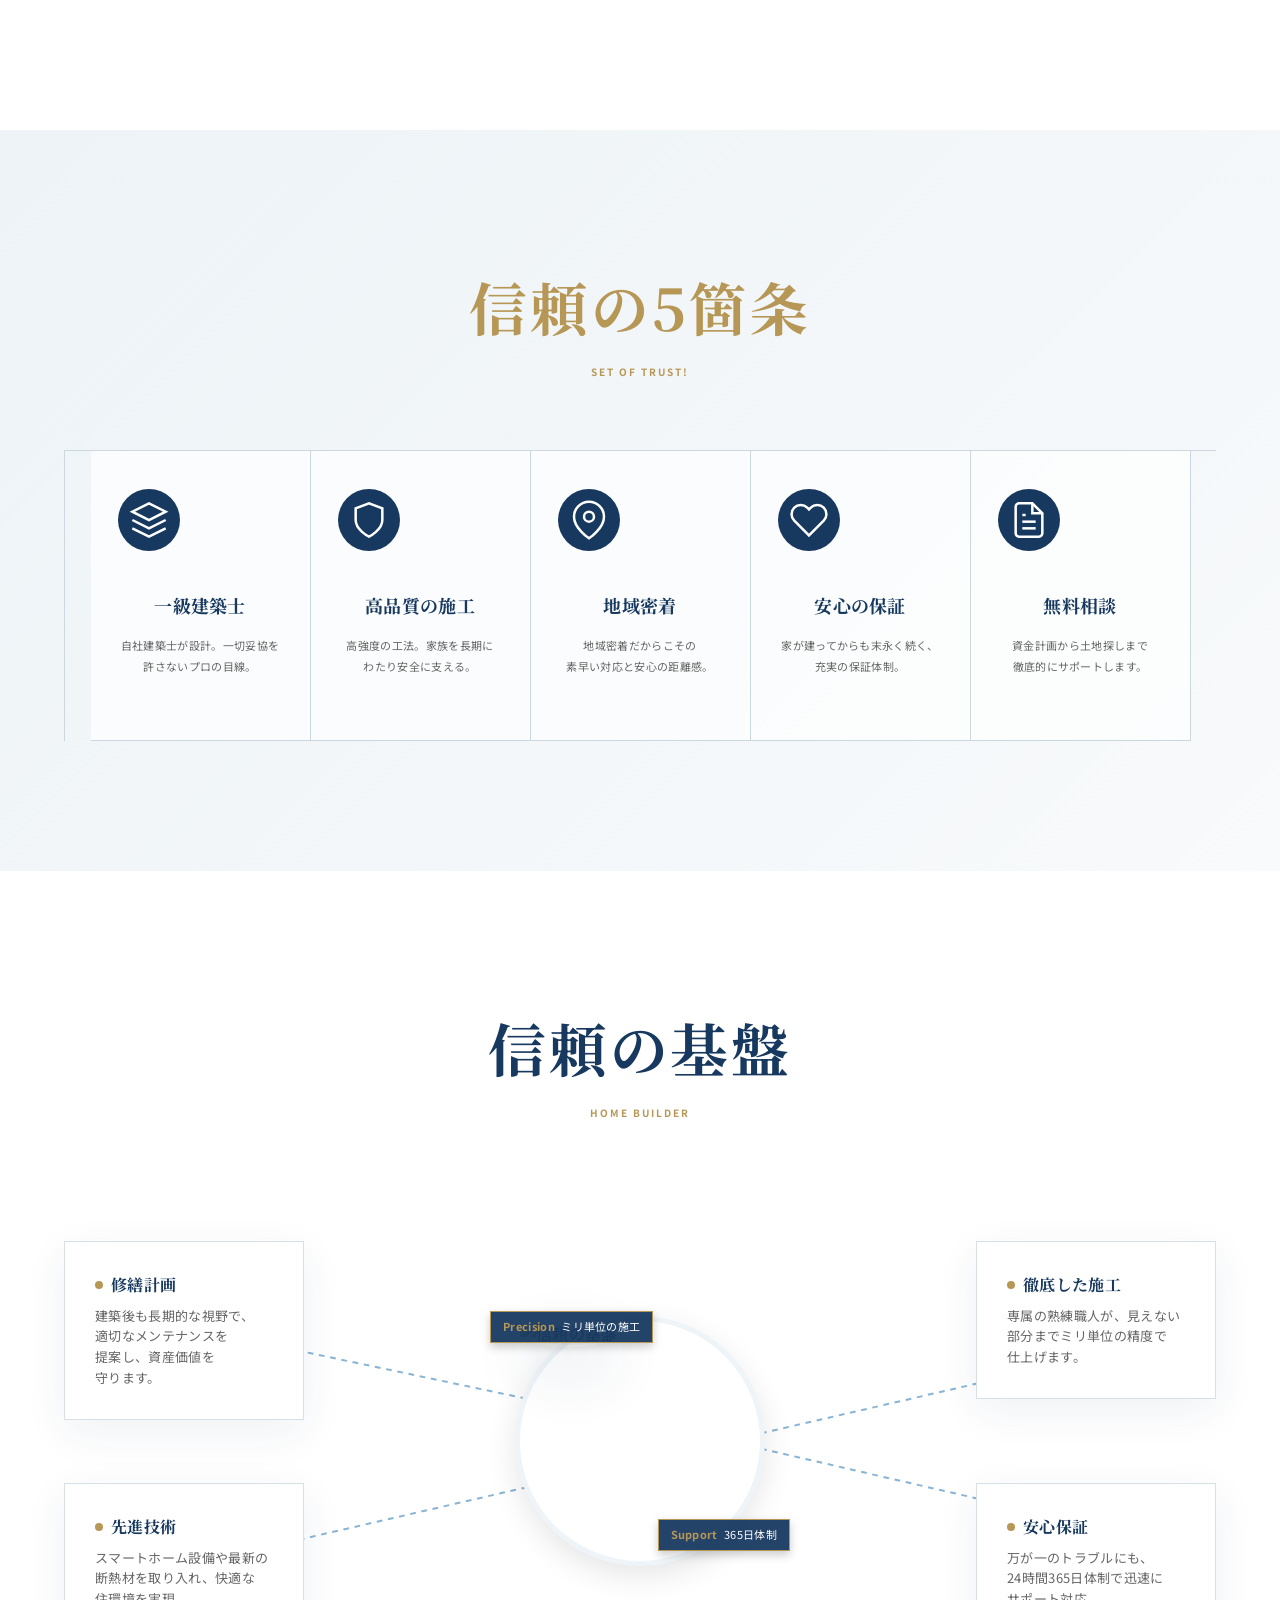
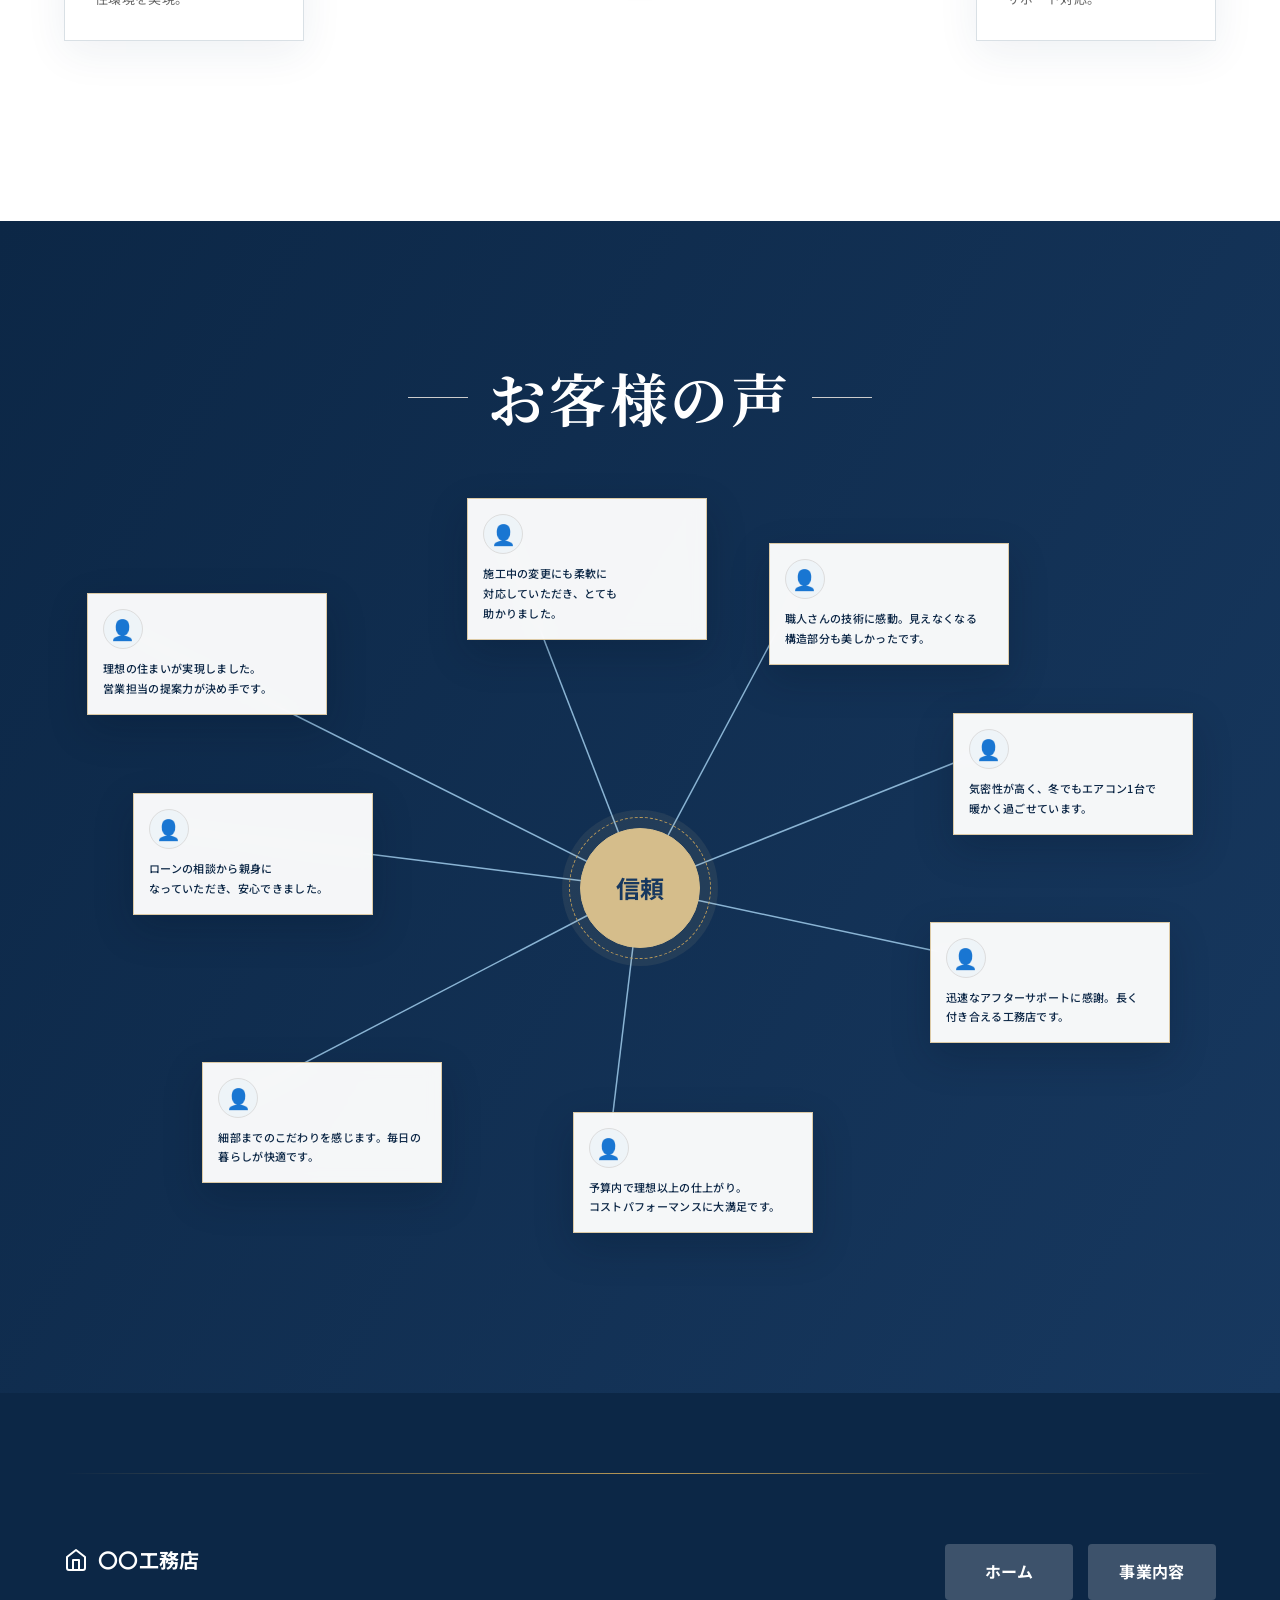
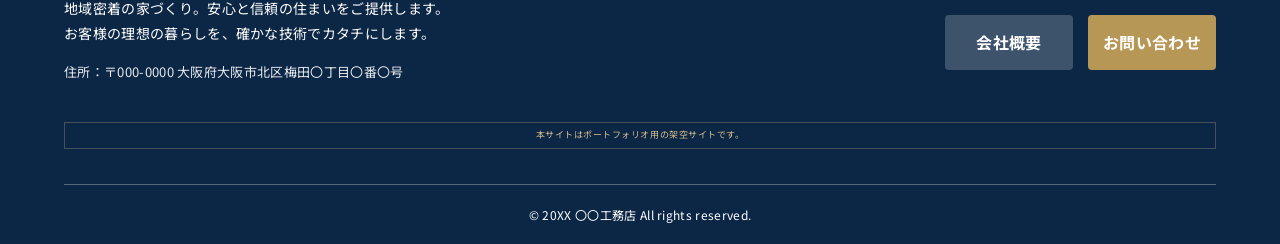
==== commit e15dce33: "全ページのサンプル表記と写真の重複を修正" ====
--- a/index.html
+++ b/index.html
@@ -171,7 +171,7 @@
         </div>
         <p class="portfolio-note">本サイトはポートフォリオ用の架空サイトです。</p>
         <div class="footer-bottom">
-            <p>&copy; 20XX HOME BUILDER All rights reserved.</p>
+            <p>&copy; 20XX 〇〇工務店 All rights reserved.</p>
         </div>
     </footer>
 <script src="script.js"></script></body></html>
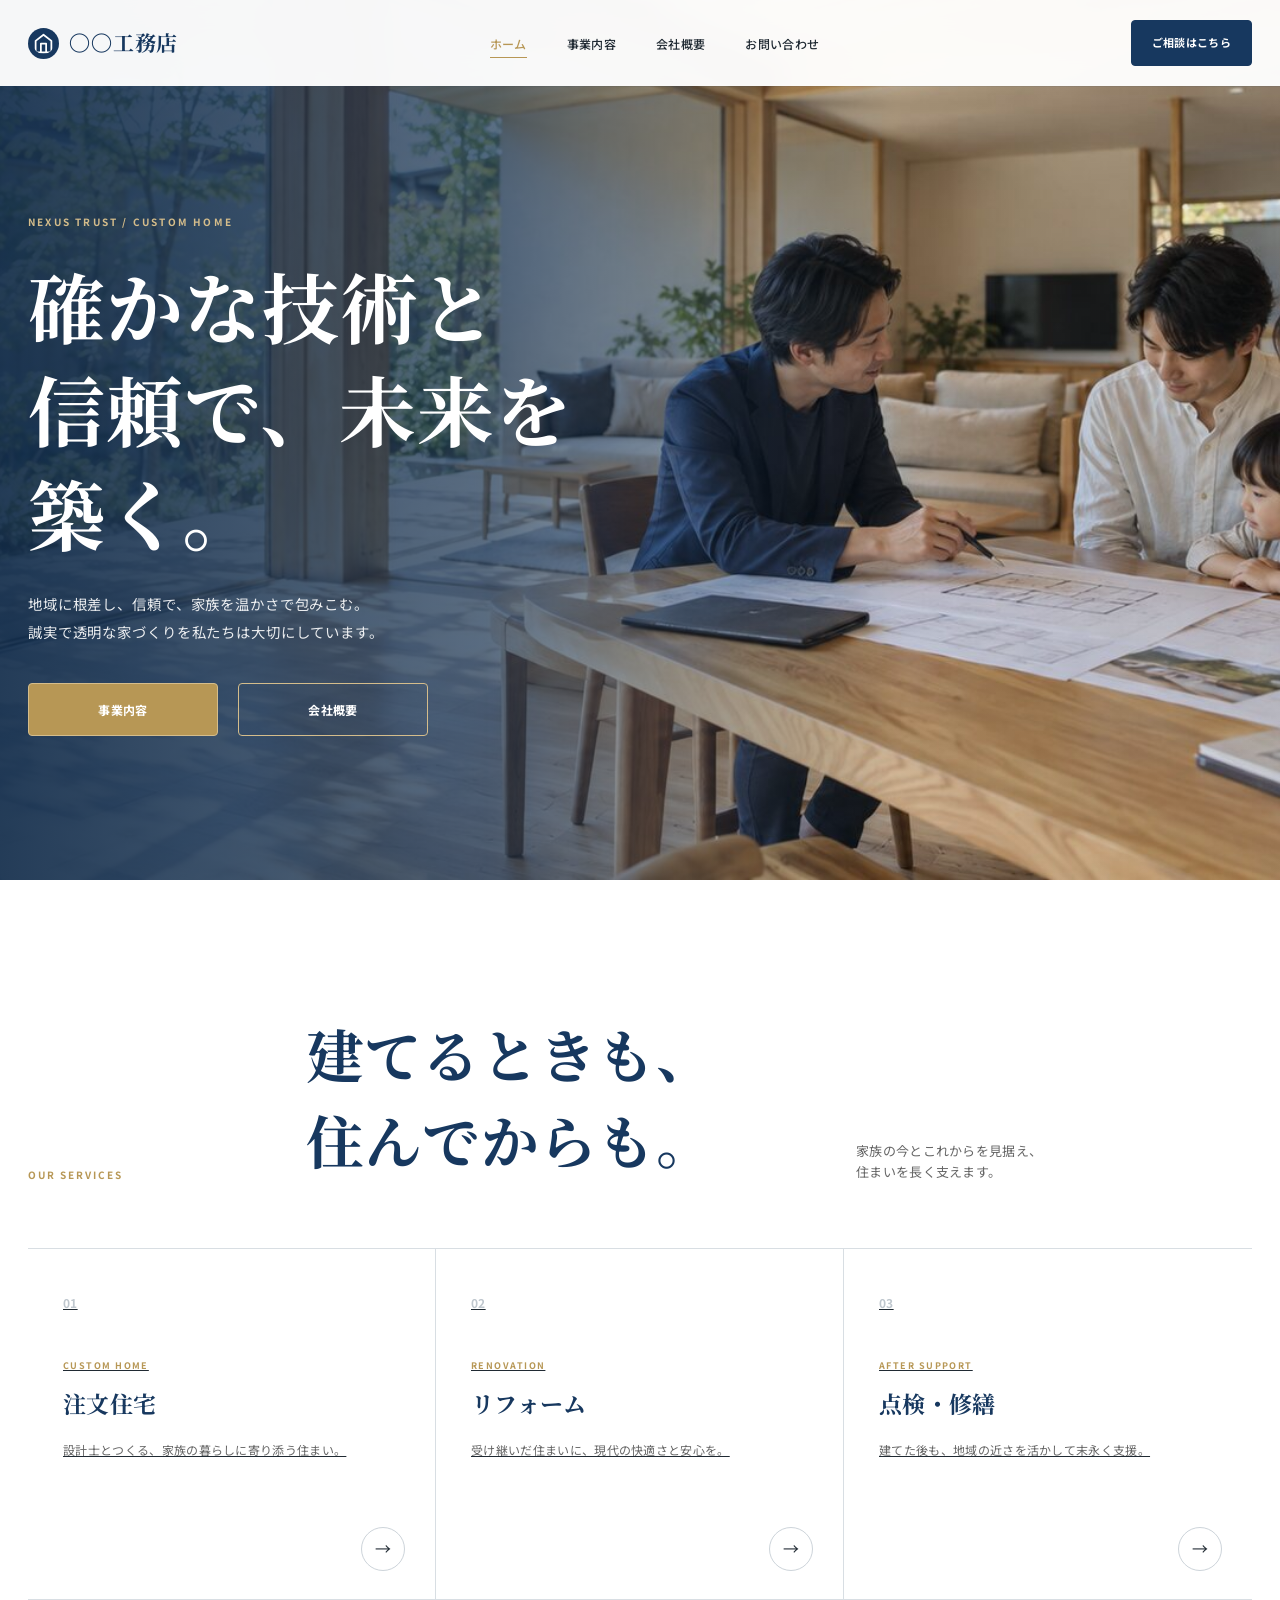
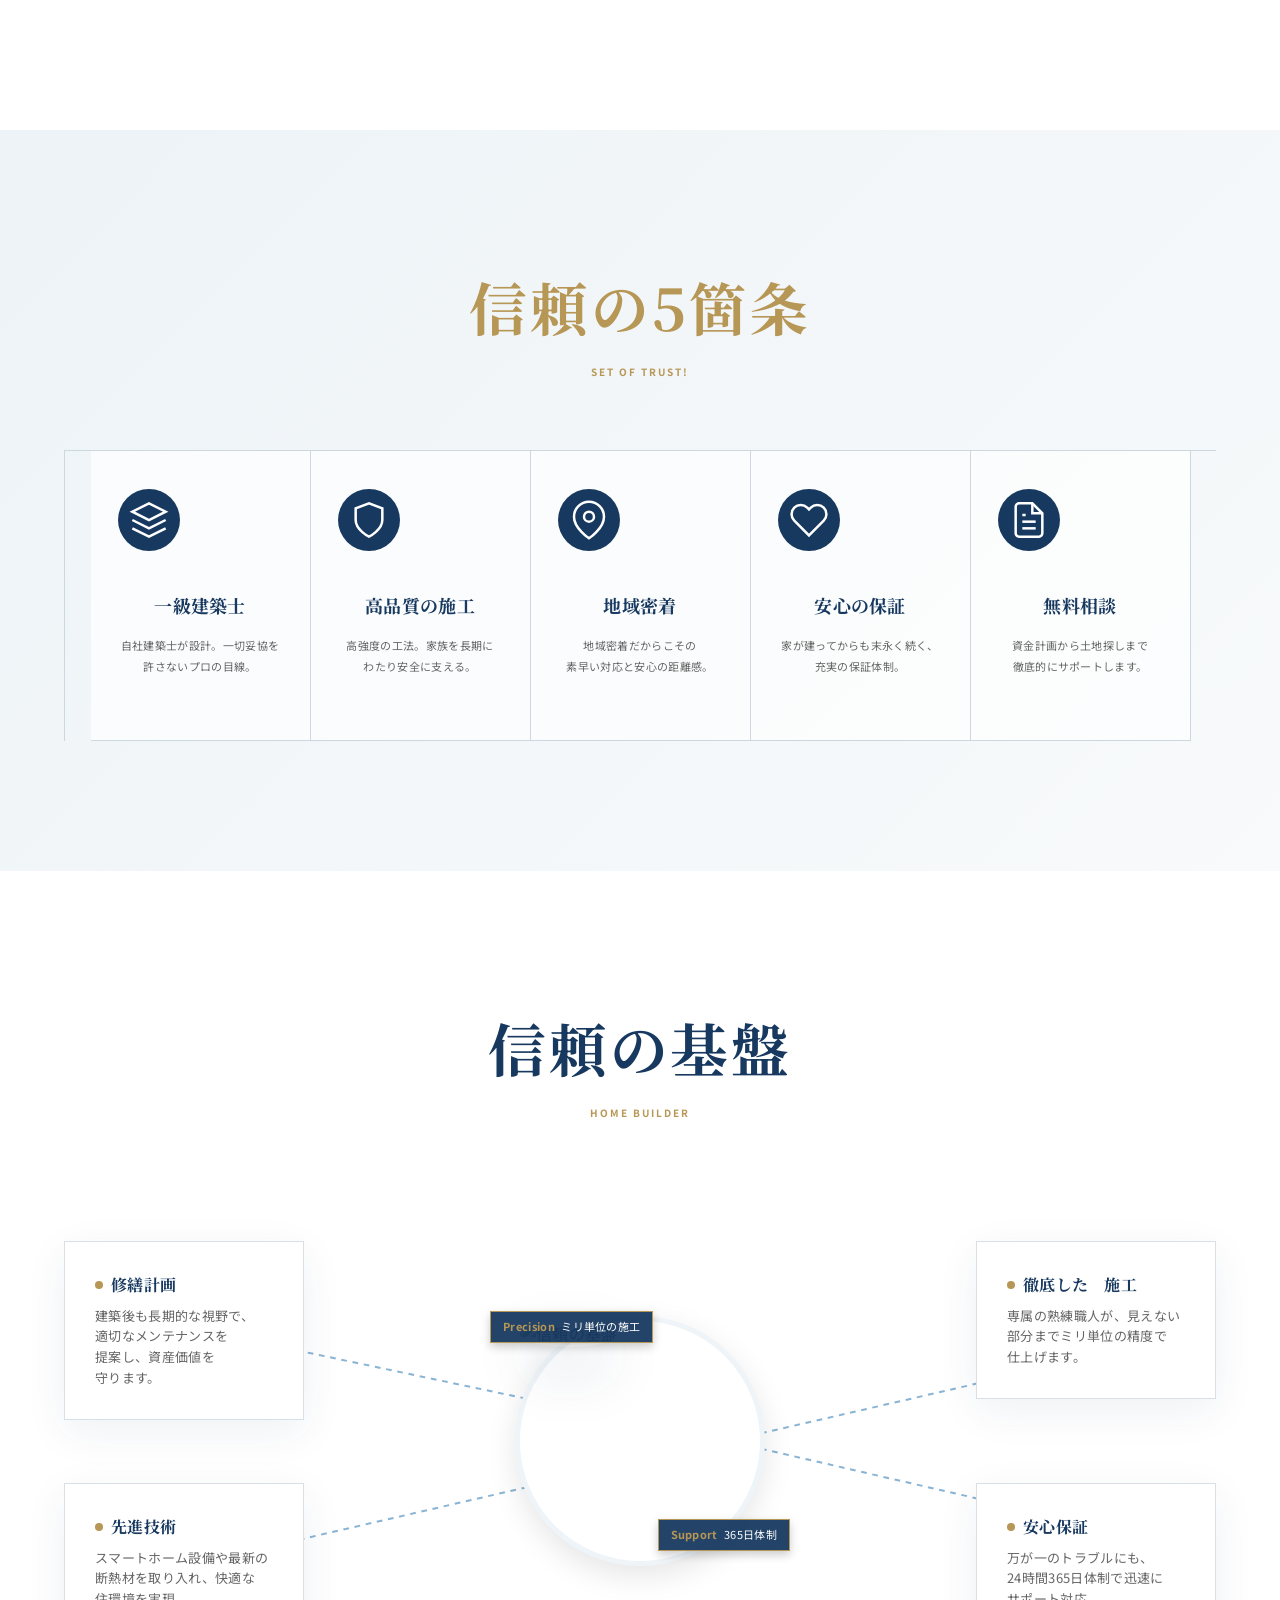
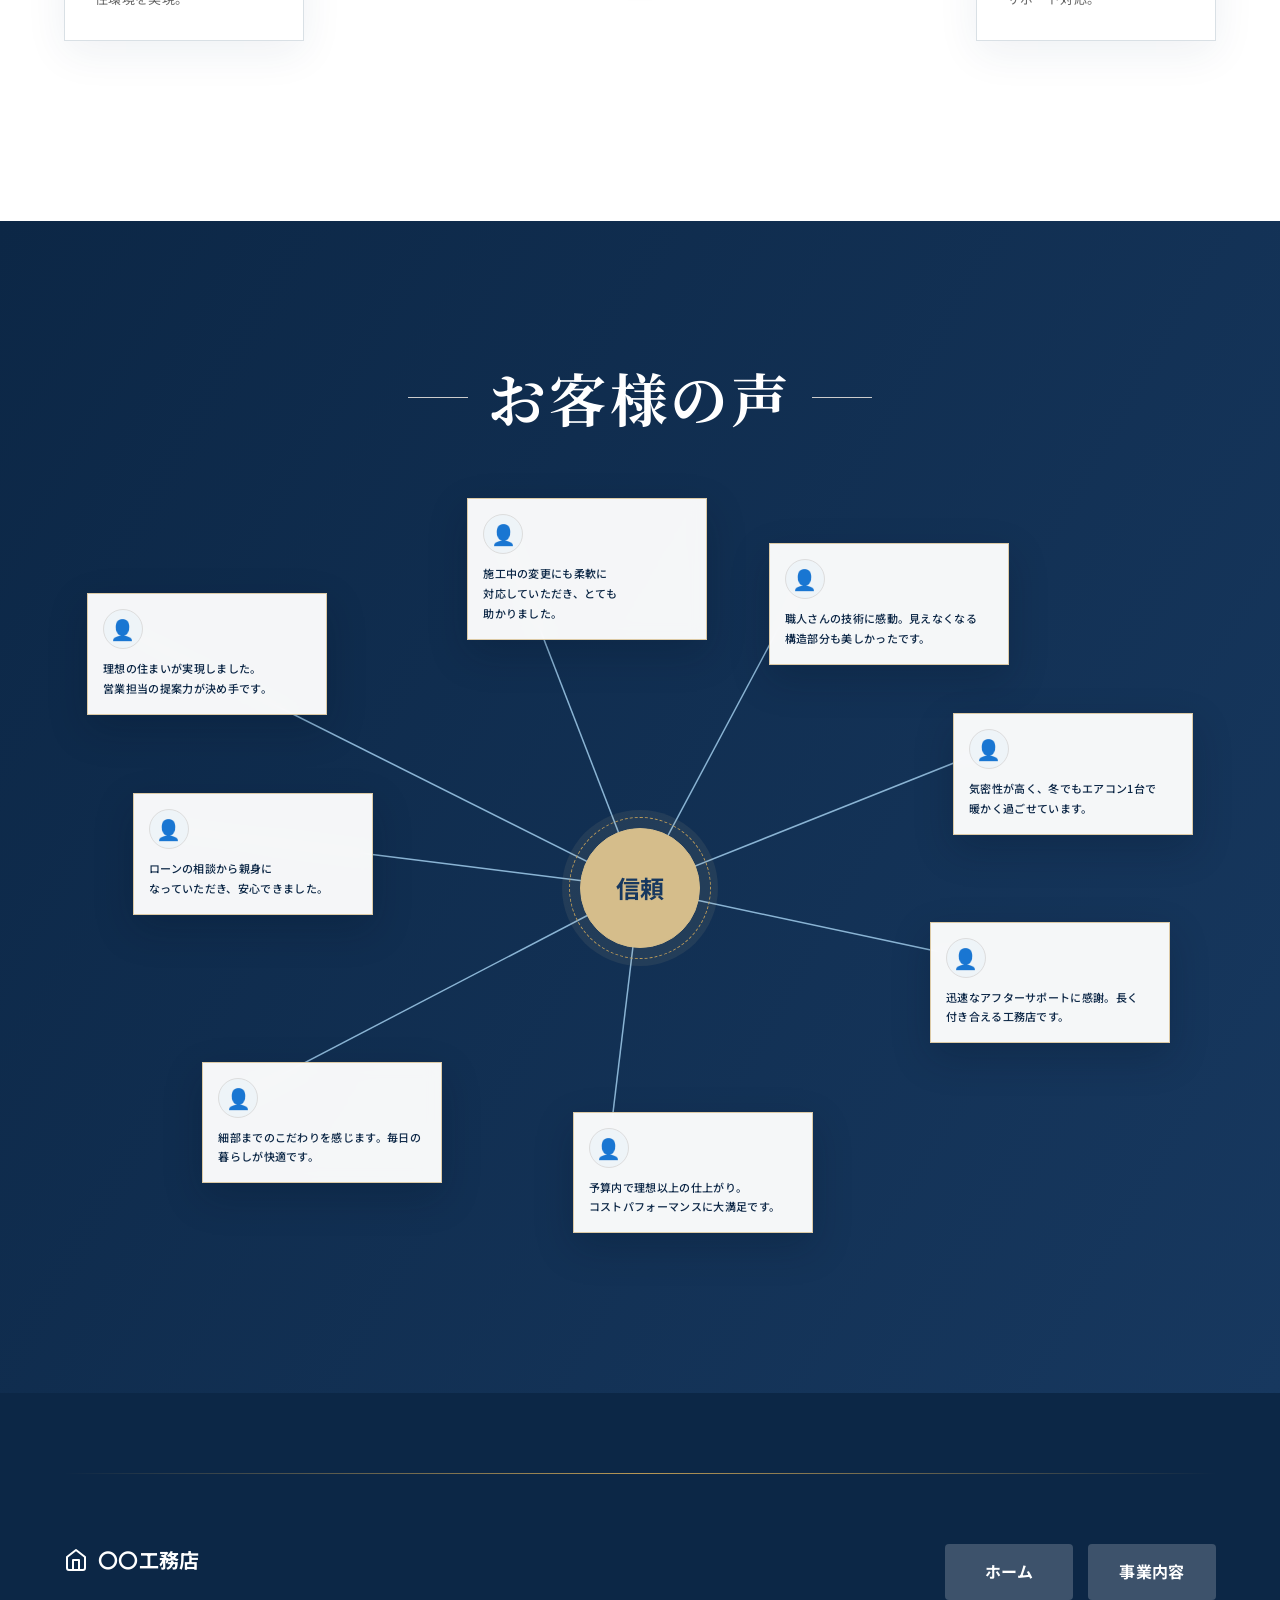
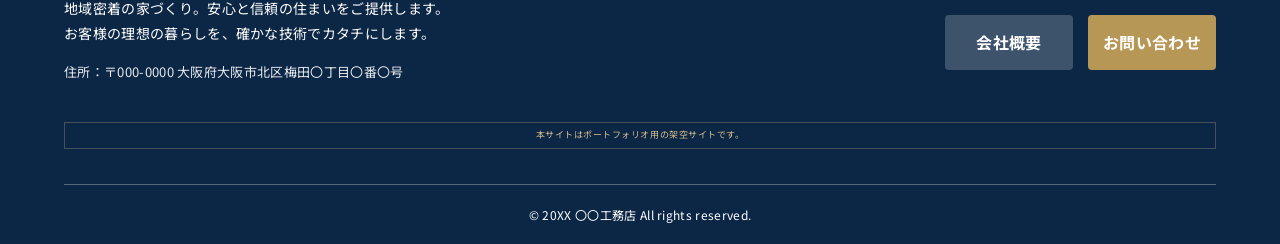
==== commit 396c1a2a: "Apply user-defined phrase wrapping to all trust sample headings" ====
--- a/index.html
+++ b/index.html
@@ -6,7 +6,7 @@
     <meta name="description" content="地域に根差す注文住宅・リフォーム会社。確かな技術、透明な説明、長期保証で家族の暮らしを支えます。">
     <title>〇〇工務店 | 確かな技術と信頼</title>
     <link rel="icon" href="favicon-home.svg" type="image/svg+xml">
-    <link rel="stylesheet" href="style.css">
+    <link rel="stylesheet" href="style.css?v=phrase-wrap1">
     <link href="https://fonts.googleapis.com/css2?family=Noto+Sans+JP:wght@400;500;600;700&family=Noto+Serif+JP:wght@500;600;700&display=swap" rel="stylesheet">
 <meta property="og:type" content="website"><meta property="og:title" content="〇〇工務店 | 確かな技術と信頼の家づくり"><meta property="og:description" content="確かな技術、透明な説明、長期保証。家族のこれからを支える地域密着の家づくり。"><meta property="og:url" content="https://pan1535ipad.github.io/shinrai-sample/"><meta property="og:image" content="https://pan1535ipad.github.io/shinrai-sample/assets/trust-hero.jpg"><meta name="twitter:card" content="summary_large_image"></head>
 <body>
@@ -34,7 +34,7 @@
 
     <section class="hero">
         <div class="hero-content js-fade-up">
-            <h1>確かな技術と信頼で、<br>未来を築く。</h1>
+            <h1 class="phrase-heading"><span class="phrase-unit">確かな</span><wbr><span class="phrase-unit">技術と</span><wbr><span class="phrase-unit">信頼で、</span><wbr><span class="phrase-unit">未来を</span><wbr><span class="phrase-unit">築く。</span></h1>
             <p>地域に根差し、信頼で、家族を温かさで包みこむ。<br>誠実で透明な家づくりを私たちは大切にしています。</p>
             <div class="hero-buttons">
                 <a href="business.html" class="btn-gold">事業内容</a>
@@ -43,12 +43,12 @@
         </div>
     </section>
 
-    <section class="service-gateway"><div class="gateway-heading js-fade-up"><p>OUR SERVICES</p><h2>建てるときも、<br>住んでからも。</h2><span>家族の今とこれからを見据え、<br>住まいを長く支えます。</span></div><div class="gateway-grid"><a href="business.html" class="gateway-card js-fade-up"><b>01</b><small>CUSTOM HOME</small><h3>注文住宅</h3><p>設計士とつくる、家族の暮らしに寄り添う住まい。</p><i>→</i></a><a href="business.html" class="gateway-card js-fade-up"><b>02</b><small>RENOVATION</small><h3>リフォーム</h3><p>受け継いだ住まいに、現代の快適さと安心を。</p><i>→</i></a><a href="business.html" class="gateway-card js-fade-up"><b>03</b><small>AFTER SUPPORT</small><h3>点検・修繕</h3><p>建てた後も、地域の近さを活かして末永く支援。</p><i>→</i></a></div></section>
+    <section class="service-gateway"><div class="gateway-heading js-fade-up"><p>OUR SERVICES</p><h2 class="phrase-heading"><span class="phrase-unit">建てる</span><wbr><span class="phrase-unit">ときも、</span><wbr><span class="phrase-unit">住んで</span><wbr><span class="phrase-unit">からも。</span></h2><span>家族の今とこれからを見据え、<br>住まいを長く支えます。</span></div><div class="gateway-grid"><a href="business.html" class="gateway-card js-fade-up"><b>01</b><small>CUSTOM HOME</small><h3 class="phrase-heading"><span class="phrase-unit">注文住宅</span></h3><p>設計士とつくる、家族の暮らしに寄り添う住まい。</p><i>→</i></a><a href="business.html" class="gateway-card js-fade-up"><b>02</b><small>RENOVATION</small><h3 class="phrase-heading"><span class="phrase-unit">リフォーム</span></h3><p>受け継いだ住まいに、現代の快適さと安心を。</p><i>→</i></a><a href="business.html" class="gateway-card js-fade-up"><b>03</b><small>AFTER SUPPORT</small><h3 class="phrase-heading"><span class="phrase-unit">点検・</span><wbr><span class="phrase-unit">修繕</span></h3><p>建てた後も、地域の近さを活かして末永く支援。</p><i>→</i></a></div></section>
 
     <!-- 信頼の5箇条 -->
     <section class="features">
         <div class="section-title js-fade-up">
-            <h2 class="gold-text">信頼の5箇条</h2>
+            <h2 class="phrase-heading gold-text"><span class="phrase-unit">信頼の</span><wbr><span class="phrase-unit">5箇条</span></h2>
             <p class="subtitle">Set of Trust!</p>
         </div>
         <div class="feature-cards">
@@ -56,35 +56,35 @@
                 <div class="icon">
                     <svg width="40" height="40" viewBox="0 0 24 24" fill="none" stroke="currentColor" stroke-width="1.5"><path d="M12 2L2 7l10 5 10-5-10-5zM2 17l10 5 10-5M2 12l10 5 10-5"/></svg>
                 </div>
-                <h3>一級建築士</h3>
+                <h3 class="phrase-heading"><span class="phrase-unit">一級建築士</span></h3>
                 <p><span class="sp-line">自社建築士が設計。</span><span class="sp-line">一切妥協を許さないプロの目線。</span></p>
             </div>
             <div class="card js-fade-up" style="transition-delay: 0.1s;">
                 <div class="icon">
                     <svg width="40" height="40" viewBox="0 0 24 24" fill="none" stroke="currentColor" stroke-width="1.5"><path d="M12 22s8-4 8-10V5l-8-3-8 3v7c0 6 8 10 8 10z"/></svg>
                 </div>
-                <h3>高品質の施工</h3>
+                <h3 class="phrase-heading"><span class="phrase-unit">高品質の</span><wbr><span class="phrase-unit">施工</span></h3>
                 <p>高強度の工法。家族を長期にわたり安全に支える。</p>
             </div>
             <div class="card js-fade-up" style="transition-delay: 0.2s;">
                 <div class="icon">
                     <svg width="40" height="40" viewBox="0 0 24 24" fill="none" stroke="currentColor" stroke-width="1.5"><path d="M21 10c0 7-9 13-9 13s-9-6-9-13a9 9 0 0 1 18 0z"/><circle cx="12" cy="10" r="3"/></svg>
                 </div>
-                <h3>地域密着</h3>
+                <h3 class="phrase-heading"><span class="phrase-unit">地域密着</span></h3>
                 <p>地域密着だからこその素早い対応と安心の距離感。</p>
             </div>
             <div class="card js-fade-up" style="transition-delay: 0.3s;">
                 <div class="icon">
                     <svg width="40" height="40" viewBox="0 0 24 24" fill="none" stroke="currentColor" stroke-width="1.5"><path d="M20.84 4.61a5.5 5.5 0 0 0-7.78 0L12 5.67l-1.06-1.06a5.5 5.5 0 0 0-7.78 7.78l1.06 1.06L12 21.23l7.78-7.78 1.06-1.06a5.5 5.5 0 0 0 0-7.78z"/></svg>
                 </div>
-                <h3>安心の保証</h3>
+                <h3 class="phrase-heading"><span class="phrase-unit">安心の</span><wbr><span class="phrase-unit">保証</span></h3>
                 <p>家が建ってからも末永く続く、充実の保証体制。</p>
             </div>
             <div class="card js-fade-up" style="transition-delay: 0.4s;">
                 <div class="icon">
                     <svg width="40" height="40" viewBox="0 0 24 24" fill="none" stroke="currentColor" stroke-width="1.5"><path d="M14 2H6a2 2 0 0 0-2 2v16a2 2 0 0 0 2 2h12a2 2 0 0 0 2-2V8z"/><polyline points="14 2 14 8 20 8"/><line x1="16" y1="13" x2="8" y2="13"/><line x1="16" y1="17" x2="8" y2="17"/><polyline points="10 9 9 9 8 9"/></svg>
                 </div>
-                <h3>無料相談</h3>
+                <h3 class="phrase-heading"><span class="phrase-unit">無料相談</span></h3>
                 <p>資金計画から土地探しまで徹底的にサポートします。</p>
             </div>
         </div>
@@ -93,17 +93,17 @@
     <!-- 信頼の基盤 -->
     <section class="nexus-features">
         <div class="section-title js-fade-up">
-            <h2>信頼の基盤</h2>
+            <h2 class="phrase-heading"><span class="phrase-unit">信頼の</span><wbr><span class="phrase-unit">基盤</span></h2>
             <p class="subtitle">HOME BUILDER</p>
         </div>
         <div class="infographic-container">
             <svg class="connecting-lines pc-only-svg" viewBox="0 0 1000 500" preserveAspectRatio="none"></svg>
             <div class="info-box left top js-dynamic-line-source js-fade-up">
-                <h4>修繕計画</h4>
+                <h4 class="phrase-heading"><span class="phrase-unit">修繕計画</span></h4>
                 <p><span class="sp-line">建築後も長期的な視野で、</span><span class="sp-line">適切なメンテナンスを提案し、</span><span class="sp-line">資産価値を守ります。</span></p>
             </div>
             <div class="info-box left bottom js-dynamic-line-source js-fade-up">
-                <h4>先進技術</h4>
+                <h4 class="phrase-heading"><span class="phrase-unit">先進技術</span></h4>
                 <p><span class="sp-line">スマートホーム設備や</span><span class="sp-line">最新の断熱材を取り入れ、</span><span class="sp-line">快適な住環境を実現。</span></p>
             </div>
             
@@ -114,11 +114,11 @@
             </div>
             
             <div class="info-box right top js-dynamic-line-source js-fade-up">
-                <h4>徹底した施工</h4>
+                <h4 class="phrase-heading"><span class="phrase-unit">徹底した</span><wbr><span class="phrase-unit">施工</span></h4>
                 <p><span class="sp-line">専属の熟練職人が、</span><span class="sp-line">見えない部分まで</span><span class="sp-line">ミリ単位の精度で仕上げます。</span></p>
             </div>
             <div class="info-box right bottom js-dynamic-line-source js-fade-up">
-                <h4>安心保証</h4>
+                <h4 class="phrase-heading"><span class="phrase-unit">安心保証</span></h4>
                 <p><span class="sp-line">万が一のトラブルにも、</span><span class="sp-line">24時間365日体制で</span><span class="sp-line">迅速にサポート対応。</span></p>
             </div>
         </div>
@@ -127,7 +127,7 @@
     <!-- お客様の声 -->
     <section class="nexus-voices">
         <div class="section-title js-fade-up">
-            <h2 class="line-title">お客様の声</h2>
+            <h2 class="phrase-heading line-title"><span class="phrase-unit">お客様の声</span></h2>
         </div>
         <div class="network-container">
             <svg class="network-lines pc-only-svg" width="100%" height="100%"></svg>
@@ -174,4 +174,4 @@
             <p>&copy; 20XX 〇〇工務店 All rights reserved.</p>
         </div>
     </footer>
-<script src="script.js"></script></body></html>+<script src="script.js?v=phrase-wrap1"></script></body></html>
--- a/style.css
+++ b/style.css
@@ -7,6 +7,9 @@
     --color-text: #333333;       
     --color-gray: #666666;       
 }
+
+/* Meaning-based mobile line breaks */
+@media(max-width:600px){.sp-line{display:block!important}p br{display:block!important}}
 * { margin: 0; padding: 0; box-sizing: border-box; }
 body { font-family: 'Noto Sans JP', sans-serif; color: var(--color-text); line-height: 1.6; background-color: #ffffff; overflow-x: hidden; }
 body.is-fixed { overflow: hidden; }
@@ -349,3 +352,102 @@
 
 /* Japanese responsive typography */
 h1,h2,h3{text-wrap:balance;line-break:strict}p,li,dt,dd,figcaption{text-wrap:pretty;line-break:strict}@supports (word-break:auto-phrase){h1,h2,h3,p,li,dt,dd,figcaption{word-break:auto-phrase}}.sp-line{display:inline}@media(max-width:768px){.sp-line{display:block}}
+
+
+/* Distinct subpage imagery */
+.about-page .page-header{background-image:linear-gradient(90deg,rgba(12,39,70,.92),rgba(12,39,70,.4)),url("https://images.unsplash.com/photo-1487958449943-2429e8be8625?auto=format&fit=crop&w=1920&q=82")!important}
+.business-page .page-header{background-image:linear-gradient(90deg,rgba(12,39,70,.92),rgba(12,39,70,.4)),url("https://images.unsplash.com/photo-1504307651254-35680f356dfd?auto=format&fit=crop&w=1920&q=82")!important}
+.contact-page .page-header{background-image:linear-gradient(90deg,rgba(12,39,70,.92),rgba(12,39,70,.4)),url("https://images.unsplash.com/photo-1497366754035-f200968a6e72?auto=format&fit=crop&w=1920&q=82")!important}
+
+/* Mobile Japanese line-break refinement 2026-09-15 */
+@media(max-width:600px){
+  h1,h2,h3{text-wrap:balance;line-break:strict;overflow-wrap:normal}
+  p,li,dd{line-break:strict;overflow-wrap:anywhere}
+  p br{display:none}
+  h1 br,h2 br,h3 br{display:block}
+  .hero h1,.page-hero h1{font-size:clamp(2.35rem,11vw,3.15rem);line-height:1.4}
+  .hero p,.lead-text,.section-description{max-width:34rem}
+}
+
+@media(max-width:600px){.sp-line{display:block!important}p br{display:block!important}}
+/* Mobile rule: keep industry terms and compound nouns on one line. */
+@media(max-width:600px){.term-keep{display:inline-block;white-space:nowrap;max-width:100%}}
+
+
+/* Shared Japanese line-breaking rules: preserve phrases without wasting width. */
+html{line-break:strict}
+h1,h2,h3,.lead,.catch,.copy{text-wrap:balance;overflow-wrap:normal;word-break:normal}
+p,li,dt,dd,figcaption{text-wrap:pretty;overflow-wrap:break-word;word-break:normal}
+@supports (word-break:auto-phrase){h1,h2,h3,.lead,.catch,.copy,p,li,dt,dd,figcaption{word-break:auto-phrase}}
+
+
+/* Mobile-first top page layout 2026-09-16 */
+@media (max-width: 600px) {
+  body { font-size: 16px; }
+  .header { height: 68px; }
+  .header-inner { padding: 0 18px; }
+  .logo { font-size: 18px; }
+  .logo svg { width: 28px; height: 28px; }
+  .nav { top: 68px !important; }
+  .hero { min-height: 680px; height: 88svh; padding: 110px 20px 42px !important; align-items: flex-end; background-position: 63% center !important; }
+  .hero::before { background: linear-gradient(180deg,rgba(7,25,45,.08) 12%,rgba(7,25,45,.35) 48%,rgba(7,25,45,.96) 100%); }
+  .hero-content { width: 100%; max-width: none; }
+  .hero-content::before { margin-bottom: 14px; font-size: 11px; letter-spacing: .16em; }
+  .hero-content h1 { margin-bottom: 16px; font-size: clamp(2.35rem,11vw,3rem) !important; line-height: 1.38 !important; }
+  .hero-content p { margin-bottom: 24px; font-size: 15px !important; line-height: 1.9 !important; letter-spacing: .02em; }
+  .hero-buttons { display: grid; grid-template-columns: 1fr 1fr; gap: 10px; margin-top: 24px; }
+  .btn-gold { width: auto; min-width: 0; padding: 15px 10px !important; font-size: 14px; }
+  .service-gateway { padding: 76px 0 76px 20px; overflow: hidden; }
+  .gateway-heading { padding-right: 20px; margin-bottom: 34px; gap: 10px; }
+  .gateway-heading > p { font-size: 11px; }
+  .gateway-heading h2 { font-size: 2.25rem; line-height: 1.45; }
+  .gateway-heading > span { font-size: 15px; line-height: 1.8; }
+  .gateway-grid { display: flex; gap: 14px; padding: 0 20px 14px 0; border: 0; overflow-x: auto; scroll-snap-type: x mandatory; scrollbar-width: none; }
+  .gateway-grid::-webkit-scrollbar { display: none; }
+  .gateway-card { flex: 0 0 82vw; min-height: 280px; padding: 28px 24px 70px; border: 1px solid #d8dee3 !important; background: #fff; scroll-snap-align: start; }
+  .gateway-card small { margin-top: 28px; font-size: 11px; }
+  .gateway-card h3 { font-size: 25px; }
+  .gateway-card p { font-size: 15px; line-height: 1.8; }
+  .features { padding: 76px 0 76px 20px !important; overflow: hidden; }
+  .features .section-title { padding-right: 20px; text-align: left; }
+  .section-title { margin-bottom: 38px !important; }
+  .section-title h2 { font-size: 2.35rem !important; }
+  .feature-cards { display: flex !important; flex-wrap: nowrap !important; justify-content: flex-start; gap: 14px !important; padding: 0 20px 14px 0; border: 0 !important; overflow-x: auto; scroll-snap-type: x mandatory; scrollbar-width: none; }
+  .feature-cards::-webkit-scrollbar { display: none; }
+  .card { flex: 0 0 76vw; width: auto; min-height: 270px !important; padding: 30px 25px !important; border: 1px solid #ccd7df !important; text-align: left; scroll-snap-align: start; }
+  .card .icon { margin-bottom: 28px; }
+  .card h3 { margin: 0 0 12px !important; font-size: 21px !important; }
+  .card p { font-size: 15px !important; line-height: 1.85 !important; }
+  .nexus-features { padding: 78px 20px !important; }
+  .nexus-features .section-title { text-align: left; }
+  .infographic-container { display: grid !important; grid-template-columns: 1fr; gap: 12px !important; }
+  .info-center { order: -1; width: 100% !important; height: 250px !important; margin: 0 0 12px !important; border: 0; border-radius: 0; overflow: hidden; }
+  .info-center img { width: 100% !important; height: 100% !important; border-radius: 0; object-fit: cover; }
+  .info-box { width: 100% !important; margin: 0 !important; padding: 24px !important; }
+  .info-box h4 { font-size: 19px; }
+  .info-box p { font-size: 15px; line-height: 1.8; }
+  .nexus-voices { padding: 78px 0 82px 20px !important; overflow: hidden; }
+  .nexus-voices .section-title { padding-right: 20px; text-align: left; }
+  .line-title { justify-content: flex-start; }
+  .line-title::before { display: none; }
+  .line-title::after { flex: 1; max-width: 80px; }
+  .network-container { display: flex !important; flex-direction: row !important; align-items: stretch !important; gap: 14px !important; padding: 0 20px 14px 0; overflow-x: auto; scroll-snap-type: x mandatory; scrollbar-width: none; }
+  .network-container::-webkit-scrollbar { display: none; }
+  .network-card { flex: 0 0 78vw; width: auto !important; min-height: 190px !important; padding: 25px !important; scroll-snap-align: start; }
+  .network-card p { font-size: 15px !important; line-height: 1.85 !important; }
+  .network-card .face-icon { width: 44px; height: 44px; }
+  .footer { padding: 58px 20px 24px !important; }
+  .footer::before { margin-bottom: 42px; }
+  .footer-inner { display: block; margin-bottom: 30px; }
+  .footer-desc { font-size: 15px; }
+  .footer-info { font-size: 13px; line-height: 1.8; }
+  .footer-right { margin-top: 34px; }
+  .footer-buttons { grid-template-columns: 1fr 1fr; gap: 10px; }
+  .btn-footer { padding: 14px 8px; font-size: 14px; }
+}
+
+
+/* User-defined phrase boundaries on all screen sizes. */
+.phrase-heading{white-space:normal!important;text-wrap:wrap!important;word-break:normal;overflow-wrap:normal;min-width:0}
+.phrase-heading>.phrase-unit{display:inline-block;white-space:nowrap!important;text-wrap:nowrap!important;word-break:normal;overflow-wrap:normal}
+.phrase-heading>wbr{display:inline}
